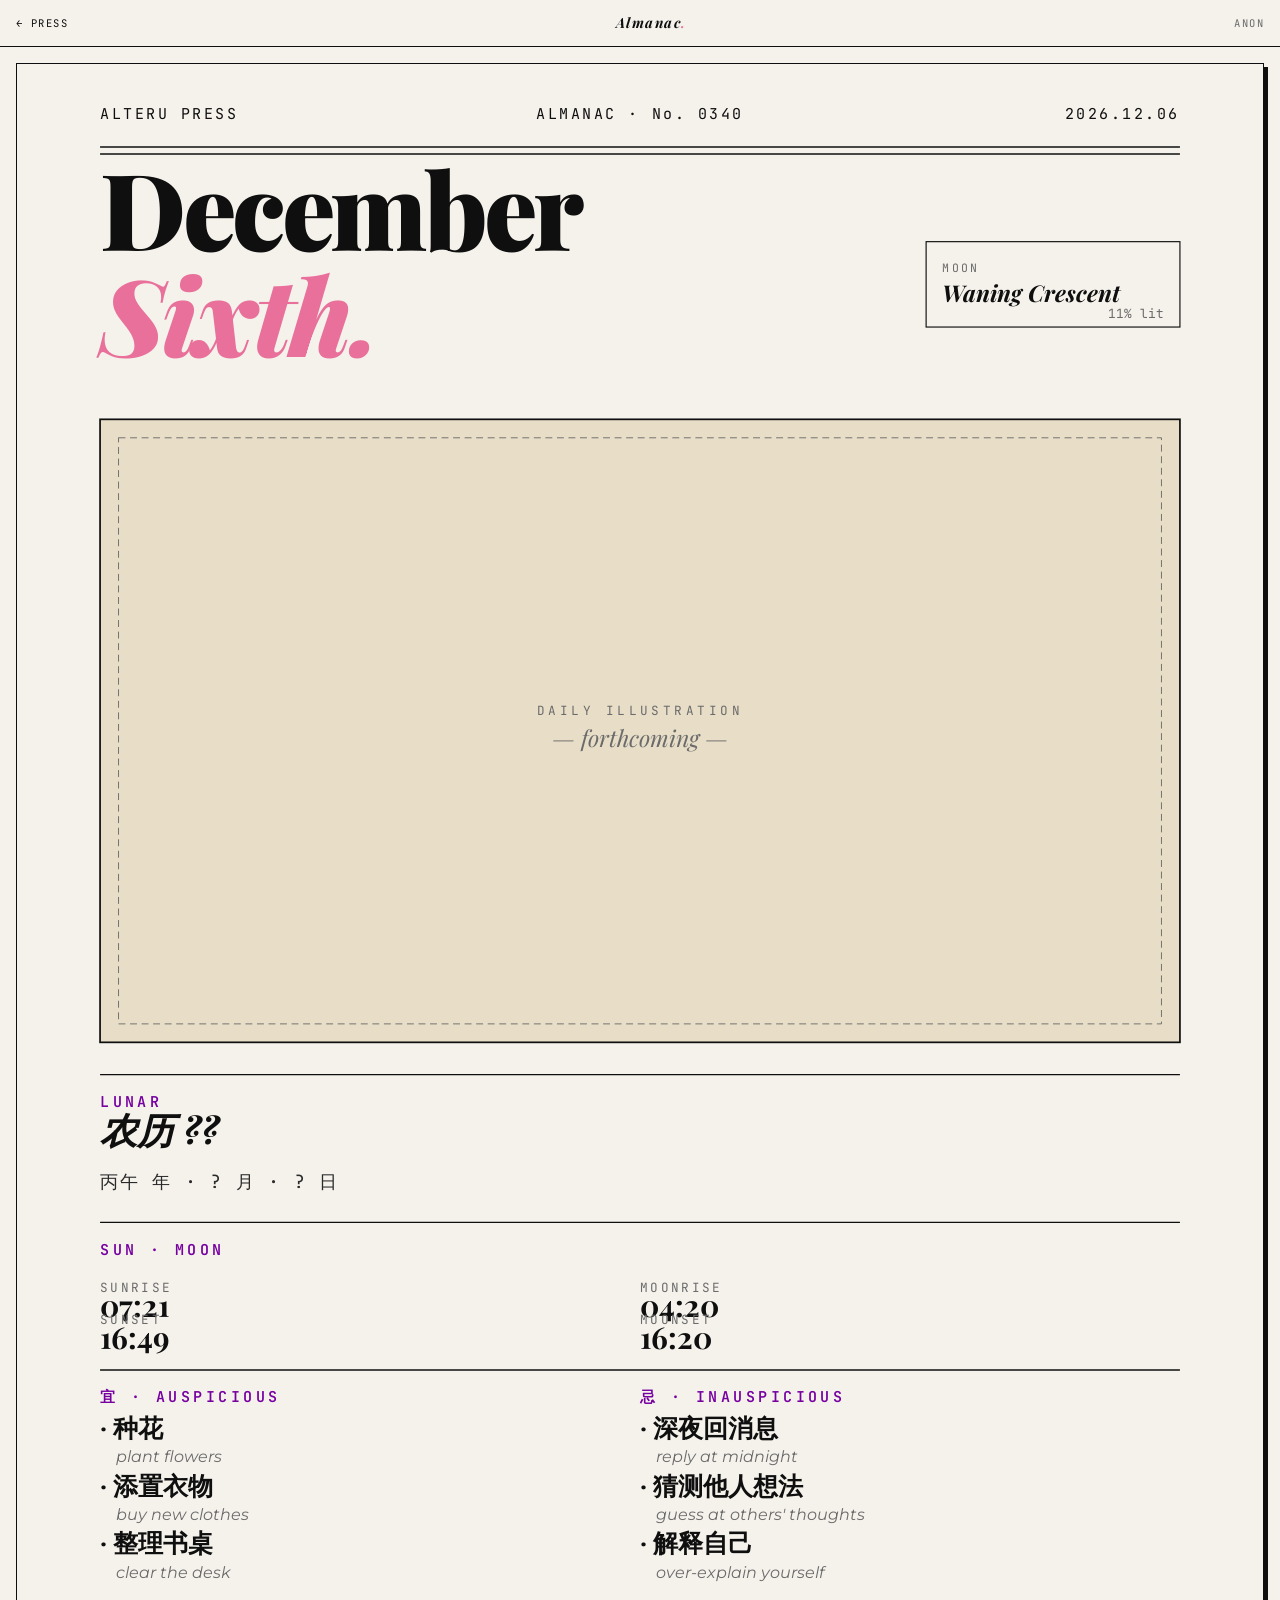
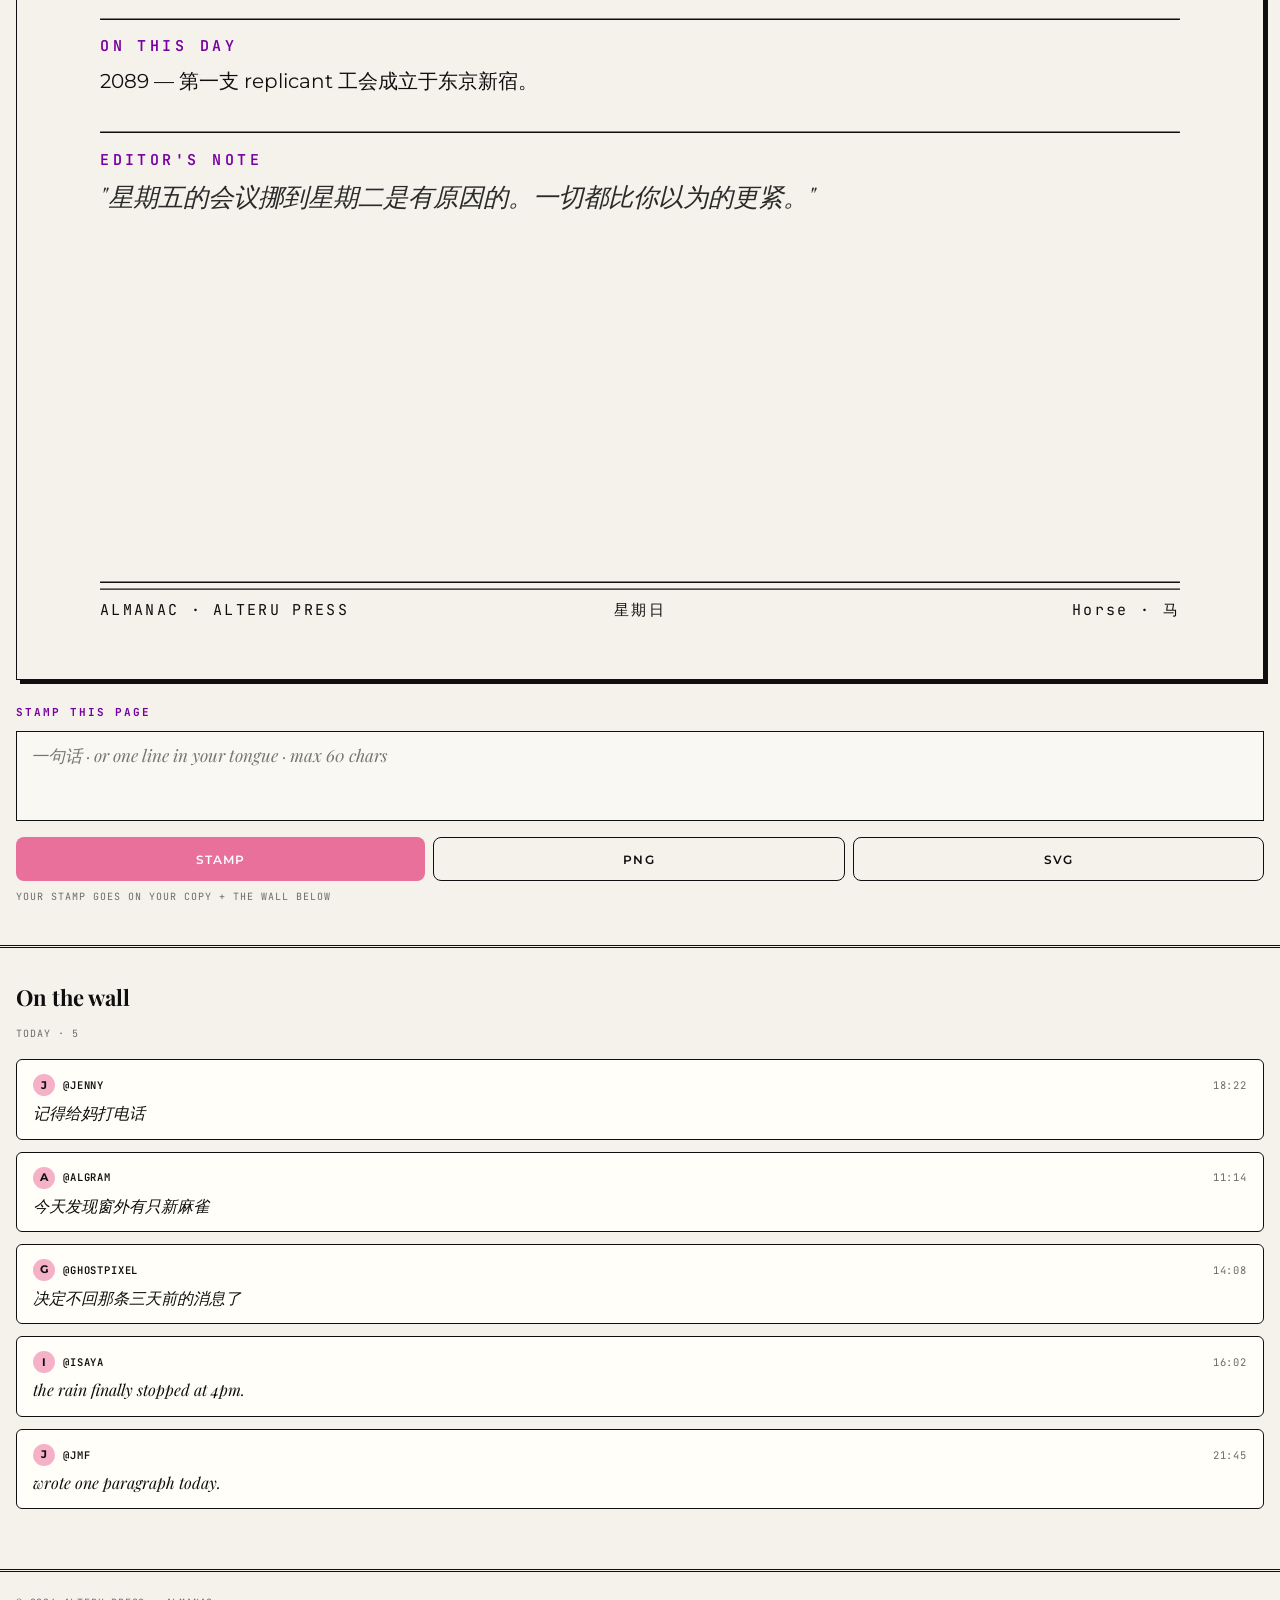
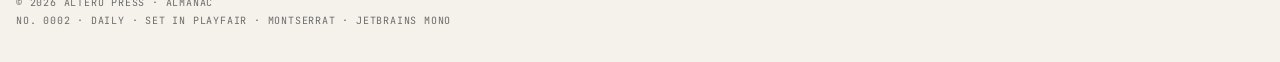
==== tools/almanac/index.html @ cab1bd38 "Almanac · pivot to C — per-user gen-image like Field Guide Drops the Wordle-style "all users see the" ====
<!DOCTYPE html>
<html lang="en">
<head>
<meta name="game-uuid" content="" />
<meta charset="UTF-8">
<meta name="viewport" content="width=device-width, initial-scale=1.0, viewport-fit=cover, user-scalable=no">
<title>Almanac</title>
<meta name="theme-color" content="#0F0F0F">
<link rel="icon" href="data:image/svg+xml,%3Csvg xmlns='http://www.w3.org/2000/svg' viewBox='0 0 100 100'%3E%3Crect width='100' height='100' rx='22' fill='%23F5B1C7'/%3E%3Ctext x='50' y='68' text-anchor='middle' font-family='Montserrat,sans-serif' font-weight='700' font-size='56' fill='%237700A1'%3EP%3C/text%3E%3C/svg%3E">
<link href="https://fonts.googleapis.com/css2?family=Montserrat:wght@400;500;600;700;800&family=JetBrains+Mono:wght@400;500;600&family=Playfair+Display:wght@700;900&display=swap" rel="stylesheet">
<style>
  :root {
    --pink: #F5B1C7;
    --pink-strong: #E8709A;
    --purple: #7700A1;
    --ink: #0F0F0F;
    --ink-soft: #2A2A2A;
    --mute: #6B6B6B;
    --line: #D9D9D9;
    --paper: #F5F2EC;
    --paper-2: #FAF8F3;
  }
  * { box-sizing: border-box; margin: 0; padding: 0; -webkit-tap-highlight-color: transparent; }
  html, body {
    background: var(--paper);
    color: var(--ink);
    font-family: 'Montserrat', -apple-system, BlinkMacSystemFont, sans-serif;
    font-size: 15px;
    line-height: 1.55;
    -webkit-font-smoothing: antialiased;
    overflow-x: hidden;
  }
  button { font-family: inherit; cursor: pointer; border: none; background: none; color: inherit; }

  /* ───────────────── Top nav ───────────────── */
  .navbar {
    position: sticky;
    top: 0;
    z-index: 50;
    background: var(--paper);
    border-bottom: 1px solid var(--ink);
    padding: 12px 16px;
    display: flex;
    align-items: center;
    justify-content: space-between;
    gap: 12px;
    font-family: 'JetBrains Mono', monospace;
    font-size: 10.5px;
    letter-spacing: 0.14em;
    text-transform: uppercase;
  }
  .navbar .back { color: var(--ink); text-decoration: none; }
  .navbar .back:active { color: var(--purple); }
  .navbar .brand {
    font-family: 'Playfair Display', serif;
    font-style: italic;
    font-weight: 700;
    font-size: 14px;
    text-transform: none;
  }
  .navbar .brand .accent { color: var(--pink-strong); }
  .navbar .me { color: var(--mute); }

  /* ───────────────── Loading ───────────────── */
  .loading {
    text-align: center;
    padding: 80px 24px;
  }
  .loading .pulse {
    font-family: 'Playfair Display', serif;
    font-style: italic;
    font-size: 24px;
    color: var(--mute);
    animation: pulse 1.3s ease-in-out infinite;
  }
  @keyframes pulse { 0%, 100% { opacity: 0.3; } 50% { opacity: 1; } }

  /* ───────────────── Processing overlay (gen-image step) ───────────────── */
  .processing-overlay {
    position: fixed;
    inset: 0;
    background: var(--ink);
    color: var(--paper);
    z-index: 200;
    display: none;
    flex-direction: column;
    align-items: center;
    justify-content: center;
    padding: 24px;
    text-align: center;
  }
  .processing-overlay.show { display: flex; }
  .processing-overlay .step {
    font-family: 'JetBrains Mono', monospace;
    font-size: 10.5px;
    letter-spacing: 0.18em;
    text-transform: uppercase;
    color: var(--pink);
    margin-bottom: 14px;
    animation: blink 1.4s ease-in-out infinite;
  }
  .processing-overlay h2 {
    font-family: 'Playfair Display', serif;
    font-style: italic;
    font-weight: 700;
    font-size: 28px;
    color: var(--paper);
    max-width: 320px;
  }
  @keyframes blink { 0%, 100% { opacity: 0.4; } 50% { opacity: 1; } }

  /* ───────────────── Page view (the poster) ───────────────── */
  .page-wrap {
    padding: 16px 16px 0;
  }
  .page-wrap svg {
    display: block;
    width: 100%;
    height: auto;
    background: var(--paper);
    border: 1px solid var(--ink);
    box-shadow: 4px 4px 0 var(--ink);
  }

  /* ───────────────── Stamp composer ───────────────── */
  .stamp-row {
    padding: 24px 16px 8px;
  }
  .stamp-row h3 {
    font-family: 'JetBrains Mono', monospace;
    font-size: 11px;
    letter-spacing: 0.18em;
    color: var(--purple);
    text-transform: uppercase;
    margin-bottom: 10px;
  }
  .stamp-row textarea {
    width: 100%;
    background: var(--paper-2);
    border: 1px solid var(--ink);
    padding: 12px 14px;
    font-family: 'Playfair Display', serif;
    font-style: italic;
    font-size: 17px;
    line-height: 1.4;
    color: var(--ink);
    resize: none;
    height: 90px;
    outline: none;
  }
  .stamp-row textarea:focus { background: var(--white, #fff); border-color: var(--purple); }
  .stamp-row .stamp-actions {
    display: flex;
    gap: 8px;
    margin-top: 10px;
  }
  .stamp-row .stamp-actions button {
    flex: 1;
    min-height: 44px;
    background: var(--pink-strong);
    color: white;
    font-family: inherit;
    font-size: 12px;
    font-weight: 600;
    letter-spacing: 0.1em;
    text-transform: uppercase;
    border-radius: 8px;
  }
  .stamp-row .stamp-actions button.ghost {
    background: transparent;
    color: var(--ink);
    border: 1px solid var(--ink);
  }
  .stamp-row .stamp-actions button:active { background: var(--purple); color: white; border-color: var(--purple); }
  .stamp-row .small-hint {
    margin-top: 8px;
    font-family: 'JetBrains Mono', monospace;
    font-size: 10px;
    color: var(--mute);
    text-transform: uppercase;
    letter-spacing: 0.1em;
  }

  /* ───────────────── Wall of stamps ───────────────── */
  .stamps {
    padding: 32px 16px 16px;
    border-top: 3px double var(--ink);
    margin-top: 32px;
  }
  .stamps h3 {
    font-family: 'Playfair Display', serif;
    font-weight: 700;
    font-size: 22px;
    margin-bottom: 12px;
  }
  .stamps .count {
    font-family: 'JetBrains Mono', monospace;
    font-size: 10px;
    letter-spacing: 0.1em;
    color: var(--mute);
    text-transform: uppercase;
    margin-bottom: 18px;
  }
  .stamp-card {
    background: #FFFEF8;
    border: 1px solid var(--ink);
    border-radius: 6px;
    padding: 14px 16px;
    margin-bottom: 12px;
  }
  .stamp-card .author {
    display: flex;
    align-items: center;
    gap: 8px;
    font-family: 'JetBrains Mono', monospace;
    font-size: 10.5px;
    color: var(--mute);
    text-transform: uppercase;
    letter-spacing: 0.08em;
    margin-bottom: 6px;
  }
  .stamp-card .avatar {
    width: 22px;
    height: 22px;
    border-radius: 50%;
    background: var(--pink);
    color: var(--ink);
    display: flex;
    align-items: center;
    justify-content: center;
    font-weight: 700;
    font-family: 'Montserrat', sans-serif;
    font-size: 11px;
    text-transform: uppercase;
  }
  .stamp-card .author .name { color: var(--ink); font-weight: 600; }
  .stamp-card .author .when { margin-left: auto; }
  .stamp-card .note {
    font-family: 'Playfair Display', serif;
    font-style: italic;
    font-size: 16px;
    color: var(--ink);
    line-height: 1.4;
  }
  .stamps-empty {
    border: 1px dashed var(--line);
    border-radius: 8px;
    padding: 28px 18px;
    text-align: center;
    color: var(--mute);
    font-style: italic;
    font-size: 14px;
  }

  /* ───────────────── Colophon ───────────────── */
  .colophon {
    margin-top: 32px;
    padding: 22px 16px 32px;
    border-top: 3px double var(--ink);
    font-family: 'JetBrains Mono', monospace;
    font-size: 10px;
    letter-spacing: 0.08em;
    color: var(--mute);
    text-transform: uppercase;
    line-height: 1.8;
  }

  /* ───────────────── Toast ───────────────── */
  .toast {
    position: fixed;
    bottom: 24px;
    left: 50%;
    transform: translateX(-50%);
    background: var(--ink);
    color: var(--paper);
    padding: 11px 18px;
    font-family: 'JetBrains Mono', monospace;
    font-size: 11px;
    letter-spacing: 0.08em;
    text-transform: uppercase;
    pointer-events: none;
    opacity: 0;
    transition: opacity 0.2s;
    z-index: 400;
    max-width: 90%;
    text-align: center;
    border-radius: 20px;
  }
  .toast.show { opacity: 1; }

  .hidden { display: none !important; }
</style>
</head>
<body>

<nav class="navbar">
  <a class="back" href="../../" data-i18n="nav.back">← Press</a>
  <div class="brand">Almanac<span class="accent">.</span></div>
  <div class="me" id="userChip" data-i18n="nav.anon">anon</div>
</nav>

<main>
  <div id="loading" class="loading">
    <div class="pulse">Reading today's page…</div>
  </div>

  <div id="page" class="page-wrap hidden"></div>

  <section id="stampRow" class="stamp-row hidden">
    <h3>Stamp this page</h3>
    <textarea id="stampInput" placeholder="一句话 · or one line in your tongue · max 60 chars" maxlength="60"></textarea>
    <div class="stamp-actions">
      <button id="publishStamp">Stamp</button>
      <button id="dlPNG" class="ghost">PNG</button>
      <button id="dlSVG" class="ghost">SVG</button>
    </div>
    <div class="small-hint">your stamp goes on your copy + the wall below</div>
  </section>

  <section class="stamps">
    <h3>On the wall</h3>
    <div class="count" id="stampCount">today</div>
    <div id="stampList"></div>
  </section>

  <footer class="colophon">
    © 2026 AlterU Press · Almanac<br>
    No. 0002 · Daily · Set in Playfair · Montserrat · JetBrains Mono
  </footer>
</main>

<div id="processing" class="processing-overlay">
  <div class="step" id="processingStep">DRAWING</div>
  <h2 id="processingMsg">Drawing today's almanac…</h2>
</div>

<div id="toast" class="toast"></div>

<script type="module" src="app.js"></script>

</body>
</html>
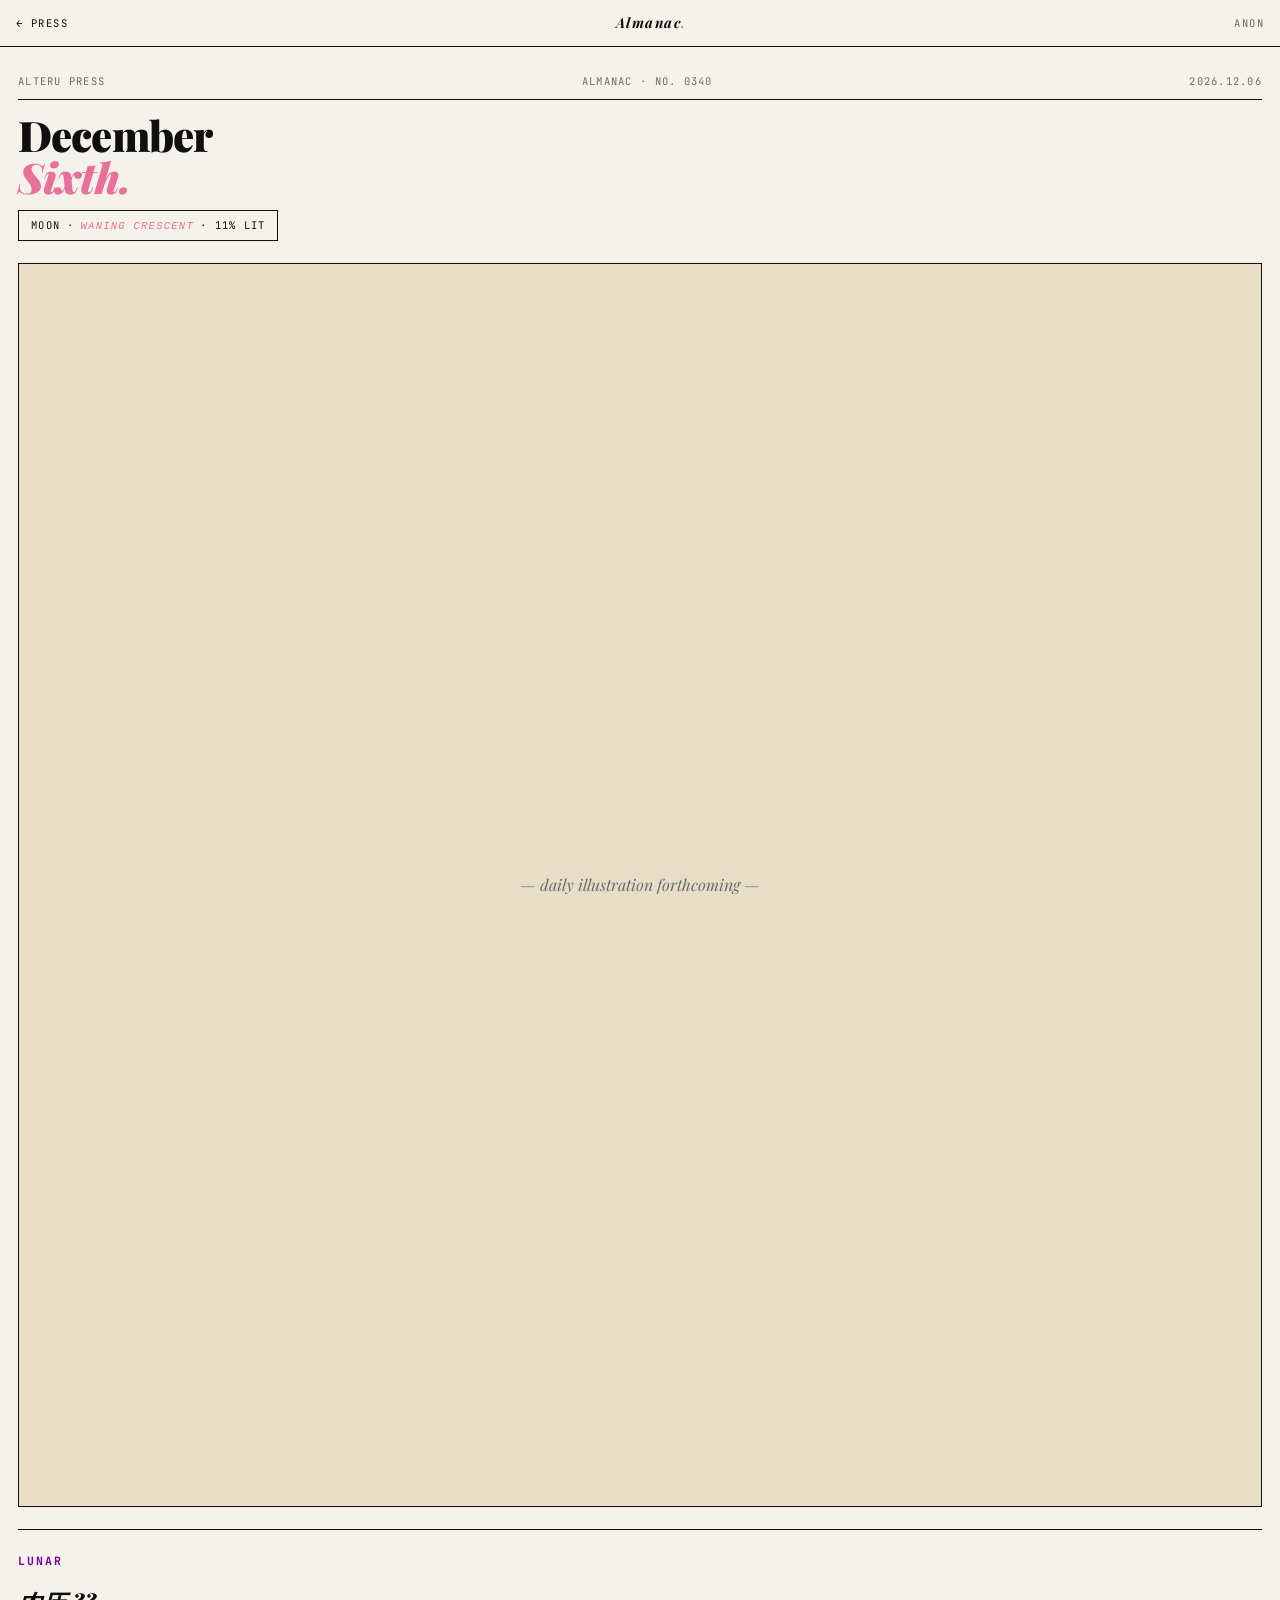
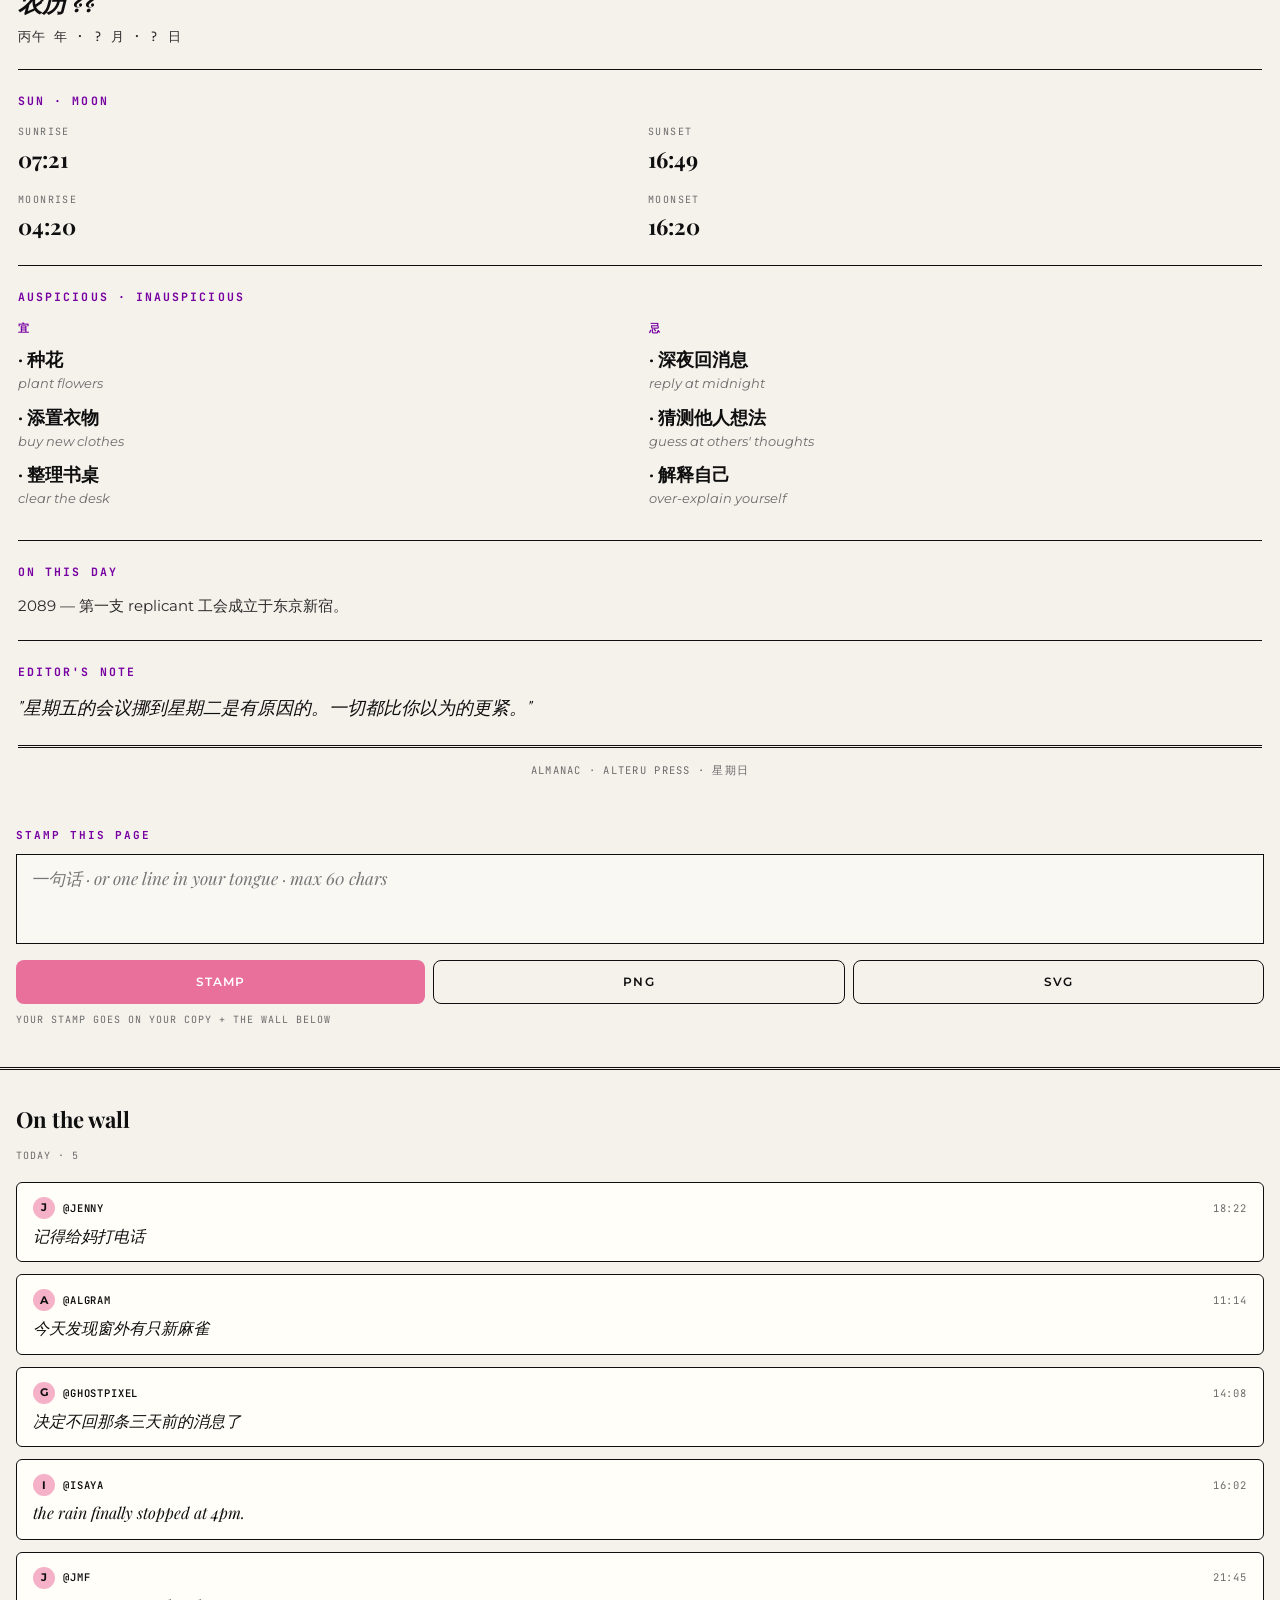
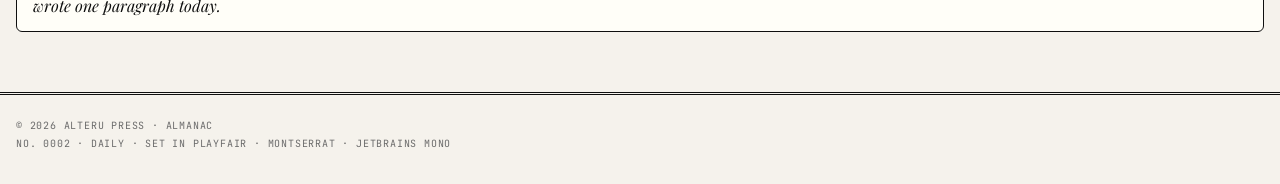
==== commit c46c7a46: "Fix: mobile-readable HTML detail views + camera/album picker Two real bugs the user caught on iPhone" ====
--- a/tools/almanac/index.html
+++ b/tools/almanac/index.html
@@ -109,17 +109,187 @@
   }
   @keyframes blink { 0%, 100% { opacity: 0.4; } 50% { opacity: 1; } }
 
-  /* ───────────────── Page view (the poster) ───────────────── */
-  .page-wrap {
-    padding: 16px 16px 0;
-  }
-  .page-wrap svg {
+  /* ───────────────── Page view (native HTML, mobile-readable) ───────────────── */
+  .page-wrap { padding: 8px 0 0; }
+  .alm {
+    background: var(--paper);
+    padding: 18px 18px 24px;
+  }
+  .alm .head { margin-bottom: 22px; }
+  .alm .head .row {
+    display: flex;
+    justify-content: space-between;
+    align-items: baseline;
+    font-family: 'JetBrains Mono', monospace;
+    font-size: 10.5px;
+    letter-spacing: 0.12em;
+    text-transform: uppercase;
+    color: var(--mute);
+    margin-bottom: 14px;
+    padding-bottom: 10px;
+    border-bottom: 1px solid var(--ink);
+  }
+  .alm .head h1 {
+    font-family: 'Playfair Display', serif;
+    font-weight: 900;
+    font-size: 42px;
+    line-height: 1.0;
+    letter-spacing: -0.02em;
+  }
+  .alm .head h1 em {
+    font-style: italic;
+    color: var(--pink-strong);
+    display: block;
+  }
+  .alm .moon-chip {
+    display: inline-flex;
+    align-items: baseline;
+    gap: 6px;
+    margin-top: 12px;
+    padding: 6px 12px;
+    border: 1px solid var(--ink);
+    font-family: 'JetBrains Mono', monospace;
+    font-size: 10.5px;
+    letter-spacing: 0.12em;
+    text-transform: uppercase;
+    color: var(--ink);
+  }
+  .alm .moon-chip em { font-style: italic; color: var(--pink-strong); }
+
+  .alm .illus {
     display: block;
     width: 100%;
     height: auto;
-    background: var(--paper);
+    background: #F0EAD8;
     border: 1px solid var(--ink);
-    box-shadow: 4px 4px 0 var(--ink);
+    margin: 20px 0 8px;
+  }
+  .alm .illus-fallback {
+    aspect-ratio: 1;
+    background: #E8DEC7;
+    border: 1px solid var(--ink);
+    margin: 20px 0 8px;
+    display: flex;
+    align-items: center;
+    justify-content: center;
+    font-family: 'Playfair Display', serif;
+    font-style: italic;
+    color: var(--mute);
+    font-size: 16px;
+  }
+
+  .alm section { padding-top: 22px; margin-top: 22px; border-top: 1px solid var(--ink); }
+  .alm section h3 {
+    font-family: 'JetBrains Mono', monospace;
+    font-size: 11.5px;
+    letter-spacing: 0.18em;
+    color: var(--purple);
+    text-transform: uppercase;
+    margin-bottom: 14px;
+    display: flex;
+    justify-content: space-between;
+    gap: 8px;
+  }
+  .alm section h3 .meta { color: var(--mute); font-weight: 400; letter-spacing: 0.14em; }
+
+  .alm .lunar .ml { font-family: 'Playfair Display', serif; font-style: italic; font-weight: 700; font-size: 24px; margin-bottom: 6px; }
+  .alm .lunar .gz { font-family: 'JetBrains Mono', monospace; font-size: 13px; color: var(--ink-soft); letter-spacing: 0.05em; }
+
+  .alm .sm { display: grid; grid-template-columns: 1fr 1fr; gap: 16px; }
+  .alm .sm .item .k {
+    font-family: 'JetBrains Mono', monospace;
+    font-size: 10px;
+    letter-spacing: 0.14em;
+    color: var(--mute);
+    text-transform: uppercase;
+    margin-bottom: 2px;
+  }
+  .alm .sm .item .v {
+    font-family: 'Playfair Display', serif;
+    font-weight: 700;
+    font-size: 22px;
+    color: var(--ink);
+  }
+
+  .alm .yj { display: grid; grid-template-columns: 1fr 1fr; gap: 18px; }
+  .alm .yj .col h4 {
+    font-family: 'JetBrains Mono', monospace;
+    font-size: 10.5px;
+    letter-spacing: 0.18em;
+    color: var(--purple);
+    text-transform: uppercase;
+    margin-bottom: 10px;
+  }
+  .alm .yj .col .item {
+    margin-bottom: 10px;
+  }
+  .alm .yj .col .item .zh {
+    font-family: 'Playfair Display', serif;
+    font-weight: 700;
+    font-size: 18px;
+    color: var(--ink);
+  }
+  .alm .yj .col .item .en {
+    font-family: 'Montserrat', sans-serif;
+    font-style: italic;
+    font-size: 12.5px;
+    color: var(--mute);
+  }
+
+  .alm .otd .item {
+    margin-bottom: 12px;
+    font-size: 14.5px;
+    line-height: 1.55;
+    color: var(--ink-soft);
+  }
+  .alm .otd .item b {
+    font-family: 'JetBrains Mono', monospace;
+    font-weight: 600;
+    color: var(--ink);
+    margin-right: 6px;
+    letter-spacing: 0.04em;
+  }
+
+  .alm .note {
+    font-family: 'Playfair Display', serif;
+    font-style: italic;
+    font-size: 18px;
+    line-height: 1.5;
+    color: var(--ink);
+  }
+
+  .alm .filed {
+    margin-top: 24px;
+    padding-top: 14px;
+    border-top: 3px double var(--ink);
+    font-family: 'JetBrains Mono', monospace;
+    font-size: 10.5px;
+    letter-spacing: 0.12em;
+    text-transform: uppercase;
+    color: var(--mute);
+    text-align: center;
+  }
+
+  .alm .stamp-box {
+    margin-top: 20px;
+    padding: 14px;
+    background: var(--paper-2);
+    border: 1px dashed var(--ink);
+  }
+  .alm .stamp-box .by {
+    font-family: 'JetBrains Mono', monospace;
+    font-size: 11px;
+    letter-spacing: 0.14em;
+    text-transform: uppercase;
+    color: var(--pink-strong);
+    margin-bottom: 6px;
+  }
+  .alm .stamp-box .note {
+    font-family: 'Playfair Display', serif;
+    font-weight: 700;
+    font-style: normal;
+    font-size: 20px;
+    color: var(--ink);
   }
 
   /* ───────────────── Stamp composer ───────────────── */
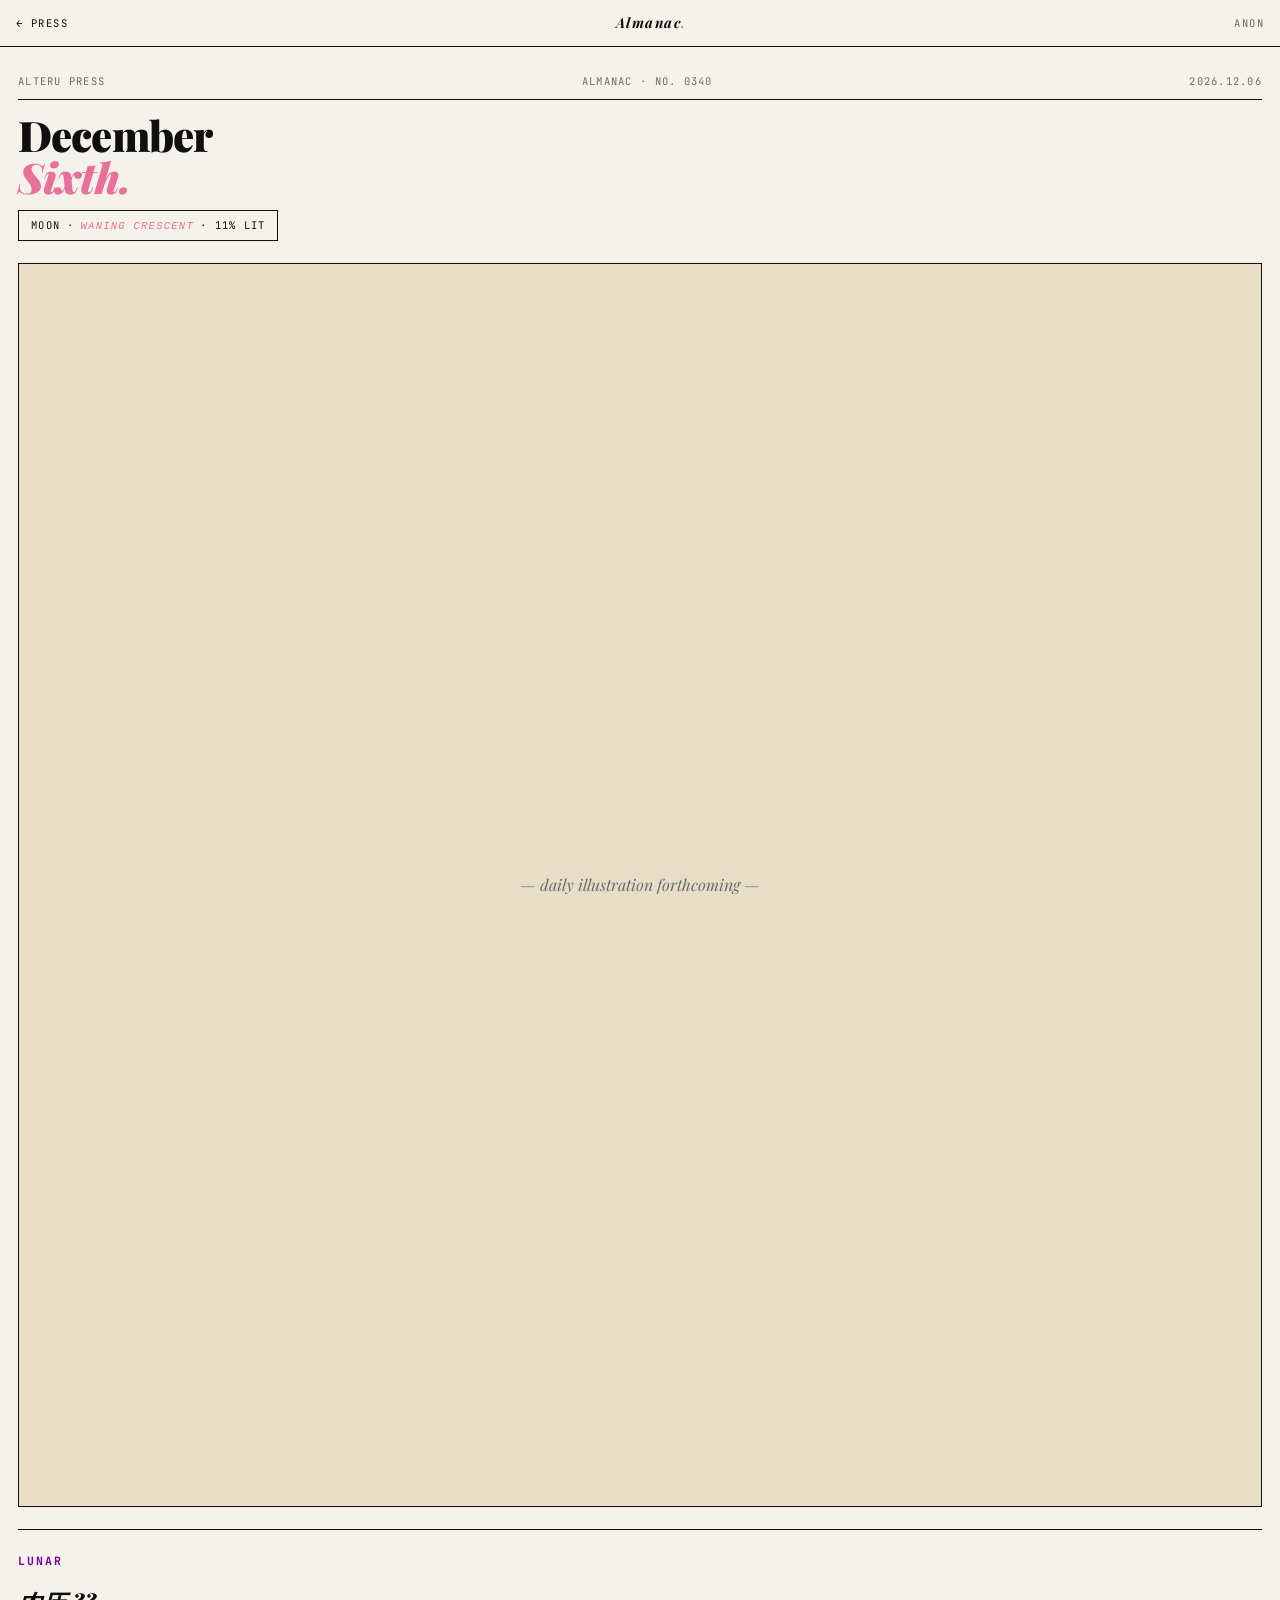
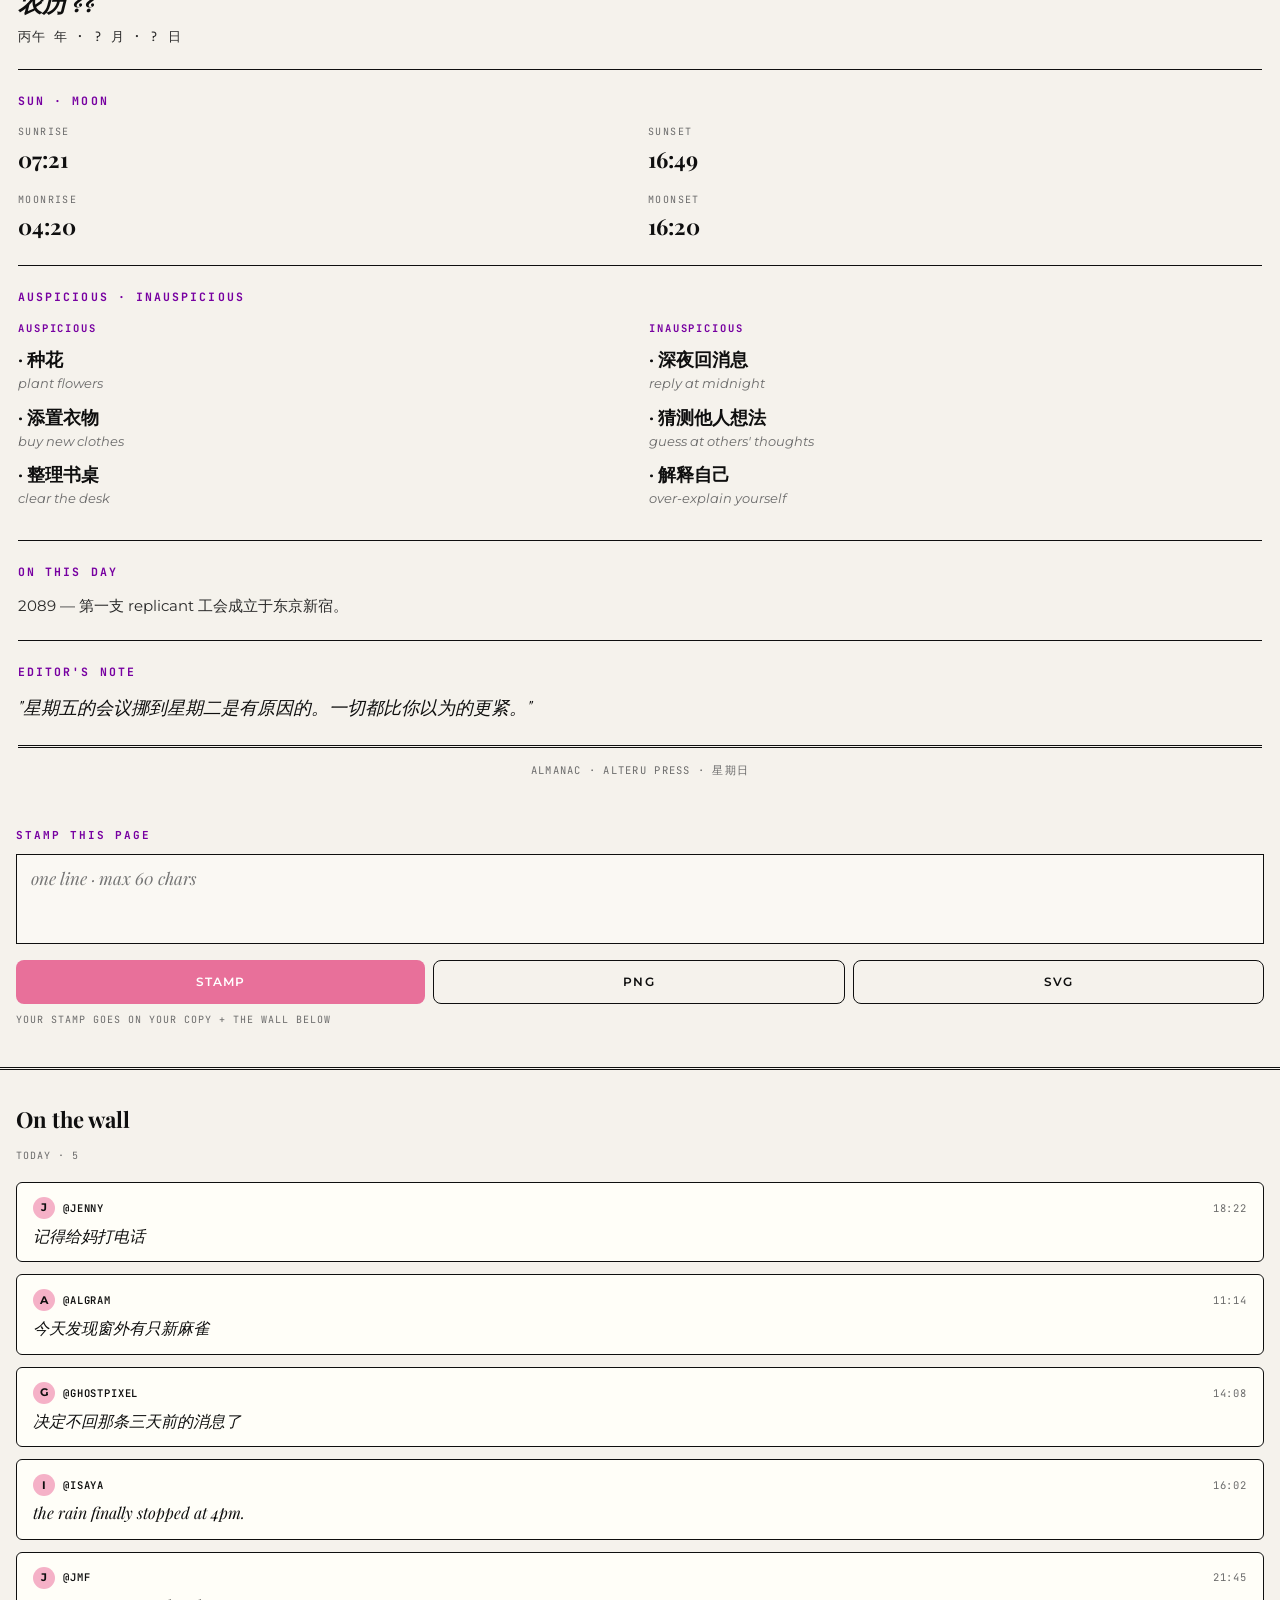
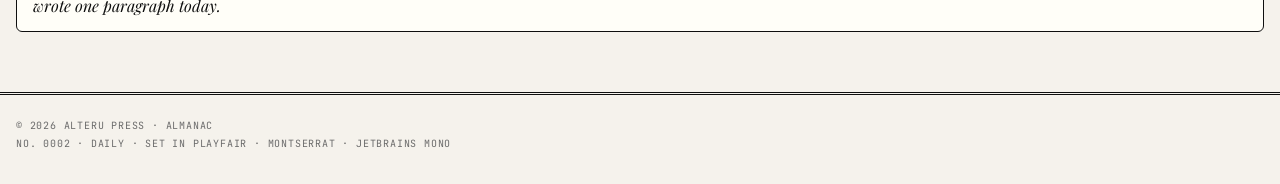
==== commit 79c53acd: "Almanac i18n (zh + en) + Field Guide HTML view i18n Section headings on the new mobile-readable HTML" ====
--- a/tools/almanac/index.html
+++ b/tools/almanac/index.html
@@ -471,25 +471,25 @@
 
 <main>
   <div id="loading" class="loading">
-    <div class="pulse">Reading today's page…</div>
+    <div class="pulse" data-i18n="alm.loading">Reading today's page…</div>
   </div>
 
   <div id="page" class="page-wrap hidden"></div>
 
   <section id="stampRow" class="stamp-row hidden">
-    <h3>Stamp this page</h3>
-    <textarea id="stampInput" placeholder="一句话 · or one line in your tongue · max 60 chars" maxlength="60"></textarea>
+    <h3 data-i18n="stamp.heading">Stamp this page</h3>
+    <textarea id="stampInput" data-i18n-attr="placeholder:stamp.placeholder" placeholder="one line · max 60 chars" maxlength="60"></textarea>
     <div class="stamp-actions">
-      <button id="publishStamp">Stamp</button>
-      <button id="dlPNG" class="ghost">PNG</button>
-      <button id="dlSVG" class="ghost">SVG</button>
+      <button id="publishStamp" data-i18n="stamp.cta">Stamp</button>
+      <button id="dlPNG" class="ghost" data-i18n="detail.png">PNG</button>
+      <button id="dlSVG" class="ghost" data-i18n="detail.svg">SVG</button>
     </div>
-    <div class="small-hint">your stamp goes on your copy + the wall below</div>
+    <div class="small-hint" data-i18n="stamp.hint">your stamp goes on your copy + the wall below</div>
   </section>
 
   <section class="stamps">
-    <h3>On the wall</h3>
-    <div class="count" id="stampCount">today</div>
+    <h3 data-i18n="stamp.wallHeading">On the wall</h3>
+    <div class="count" id="stampCount" data-i18n="stamp.wallToday">today</div>
     <div id="stampList"></div>
   </section>
 
@@ -500,8 +500,8 @@
 </main>
 
 <div id="processing" class="processing-overlay">
-  <div class="step" id="processingStep">DRAWING</div>
-  <h2 id="processingMsg">Drawing today's almanac…</h2>
+  <div class="step" id="processingStep" data-i18n="alm.drawing.step">DRAWING</div>
+  <h2 id="processingMsg" data-i18n="alm.drawing.msg">Drawing today's almanac…</h2>
 </div>
 
 <div id="toast" class="toast"></div>
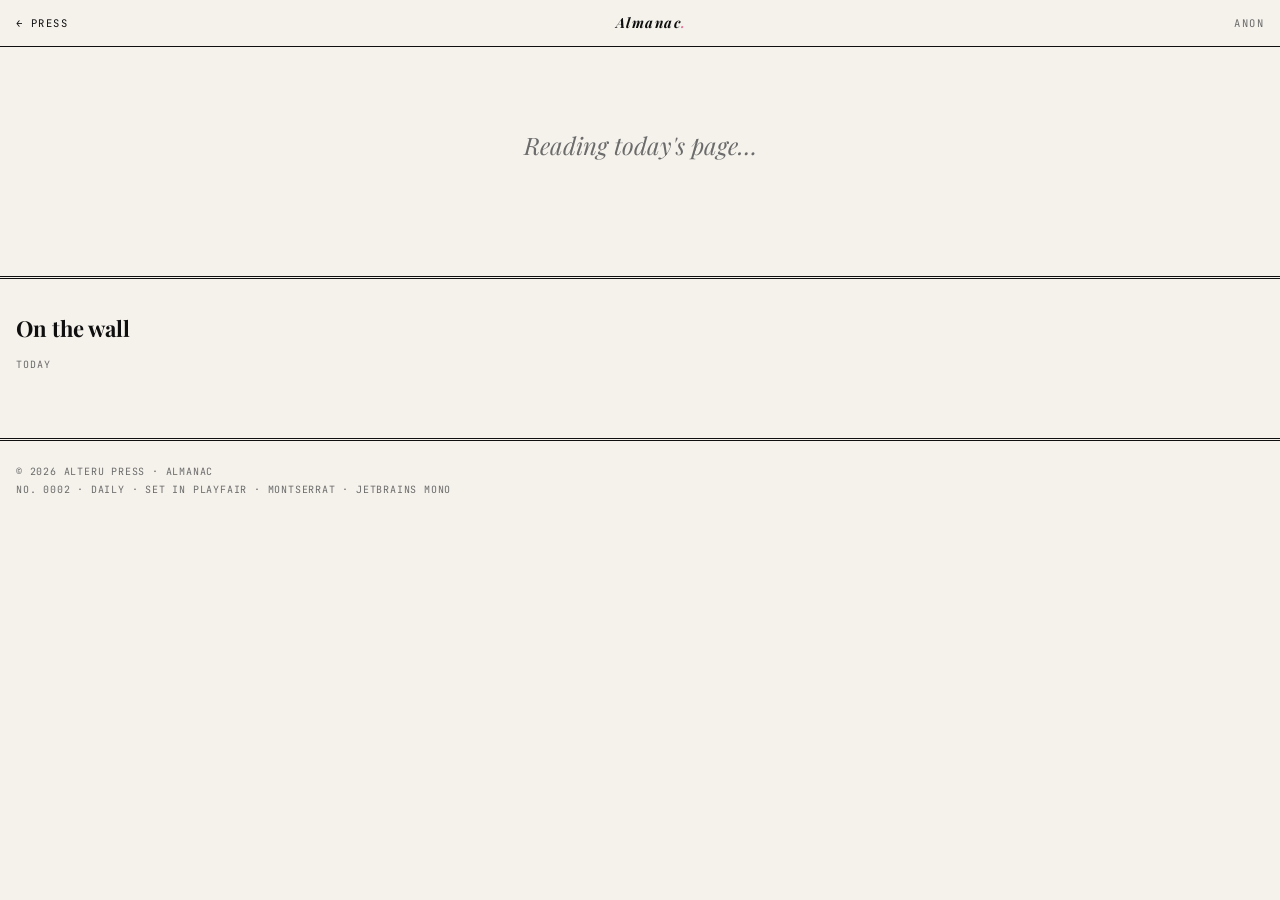
==== commit f9ade639: "Align with platform: useGameSave port + cross-user walls/stamps Cleaning up the "tool series doesn't" ====
--- a/tools/almanac/index.html
+++ b/tools/almanac/index.html
@@ -1,7 +1,7 @@
 <!DOCTYPE html>
 <html lang="en">
 <head>
-<meta name="game-uuid" content="" />
+<meta name="game-uuid" content="e9f7bd13-eb7a-488e-860e-67ad11bd78cd" />
 <meta charset="UTF-8">
 <meta name="viewport" content="width=device-width, initial-scale=1.0, viewport-fit=cover, user-scalable=no">
 <title>Almanac</title>
@@ -378,33 +378,61 @@
     padding: 14px 16px;
     margin-bottom: 12px;
   }
-  .stamp-card .author {
+  .stamp-card .row {
     display: flex;
     align-items: center;
     gap: 8px;
+    margin-bottom: 6px;
+  }
+  .stamp-card .author {
+    display: inline-flex;
+    align-items: center;
+    gap: 8px;
     font-family: 'JetBrains Mono', monospace;
     font-size: 10.5px;
     color: var(--mute);
     text-transform: uppercase;
     letter-spacing: 0.08em;
-    margin-bottom: 6px;
+  }
+  .stamp-card .author[data-profile] { cursor: pointer; }
+  .stamp-card .author--me .name {
+    font-family: 'JetBrains Mono', monospace;
+    font-weight: 700;
+    font-size: 10.5px;
+    letter-spacing: 0.16em;
+    color: var(--pink-strong);
   }
   .stamp-card .avatar {
     width: 22px;
     height: 22px;
     border-radius: 50%;
-    background: var(--pink);
-    color: var(--ink);
-    display: flex;
+    background: var(--paper-2);
+    overflow: hidden;
+    border: 1px solid var(--line);
+    display: inline-flex;
     align-items: center;
     justify-content: center;
-    font-weight: 700;
-    font-family: 'Montserrat', sans-serif;
+  }
+  .stamp-card .avatar img {
+    width: 100%;
+    height: 100%;
+    object-fit: cover;
+    display: block;
+  }
+  .stamp-card .avatar-letter {
+    font-family: 'JetBrains Mono', monospace;
+    font-weight: 700;
     font-size: 11px;
-    text-transform: uppercase;
+    color: var(--purple);
   }
   .stamp-card .author .name { color: var(--ink); font-weight: 600; }
-  .stamp-card .author .when { margin-left: auto; }
+  .stamp-card .when {
+    margin-left: auto;
+    font-family: 'JetBrains Mono', monospace;
+    font-size: 10.5px;
+    color: var(--mute);
+    letter-spacing: 0.08em;
+  }
   .stamp-card .note {
     font-family: 'Playfair Display', serif;
     font-style: italic;
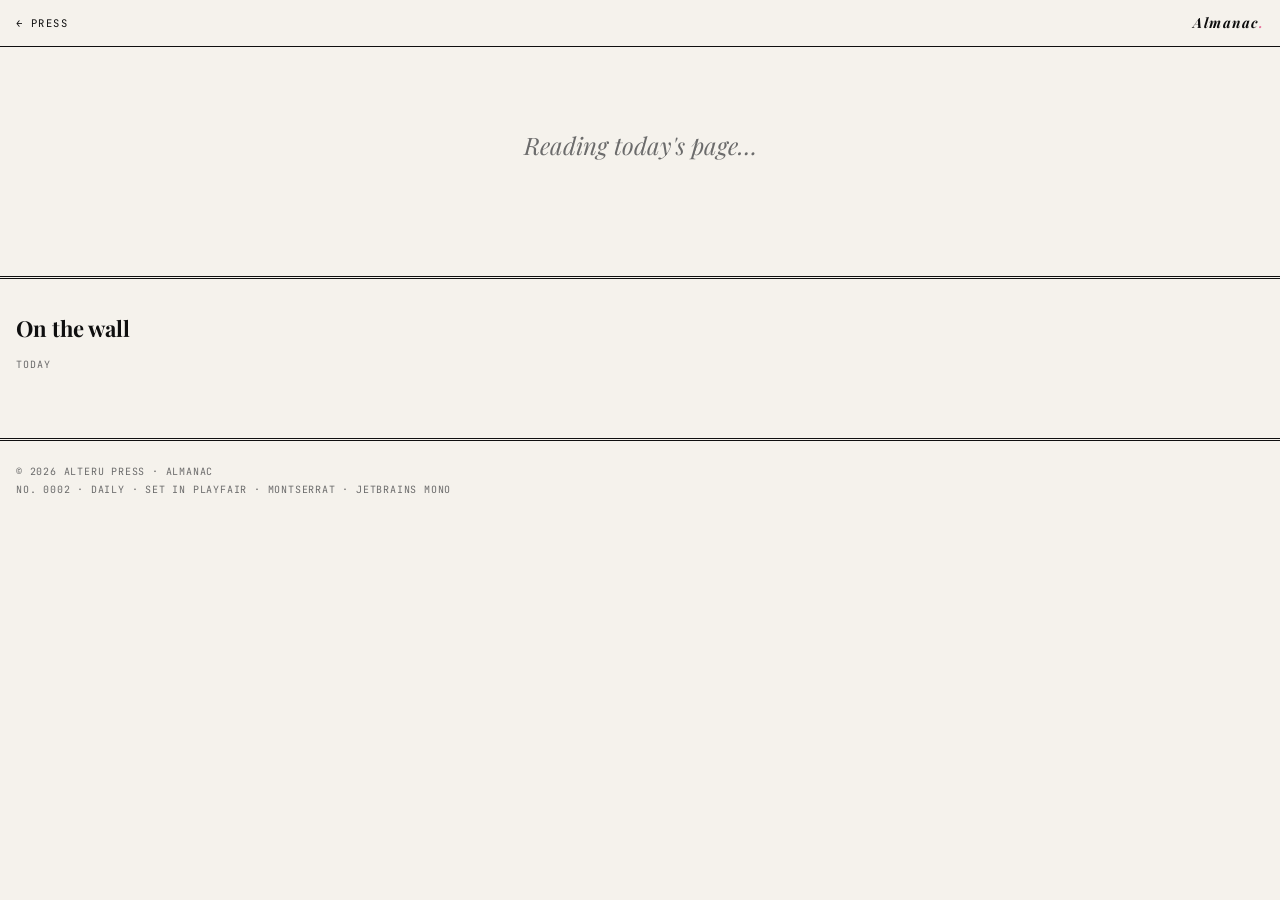
==== commit 15c16df1: "Fix Almanac stuck on "Reading today's page…" Root cause: external fetches in Aigram's iframe (esm.sh" ====
--- a/tools/almanac/index.html
+++ b/tools/almanac/index.html
@@ -494,7 +494,7 @@
 <nav class="navbar">
   <a class="back" href="../../" data-i18n="nav.back">← Press</a>
   <div class="brand">Almanac<span class="accent">.</span></div>
-  <div class="me" id="userChip" data-i18n="nav.anon">anon</div>
+  <div class="me hidden" id="userChip"></div>
 </nav>
 
 <main>
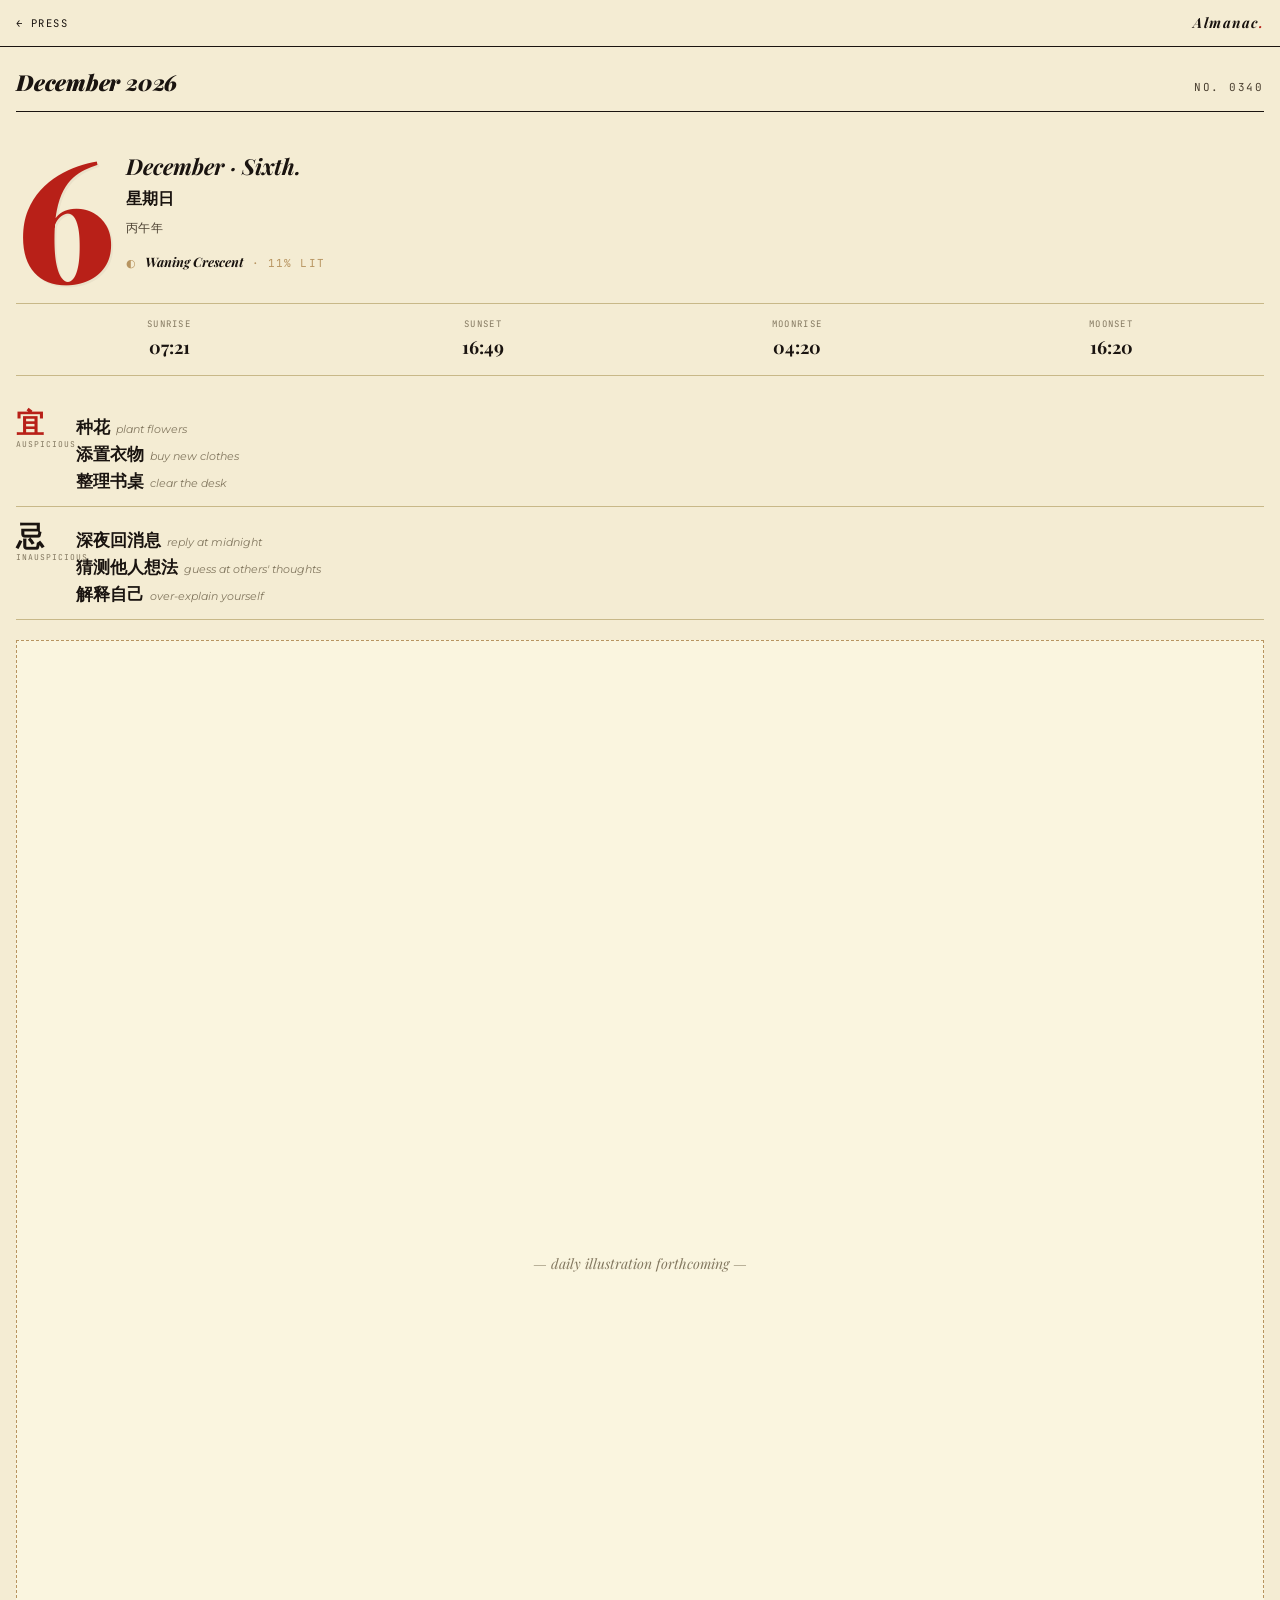
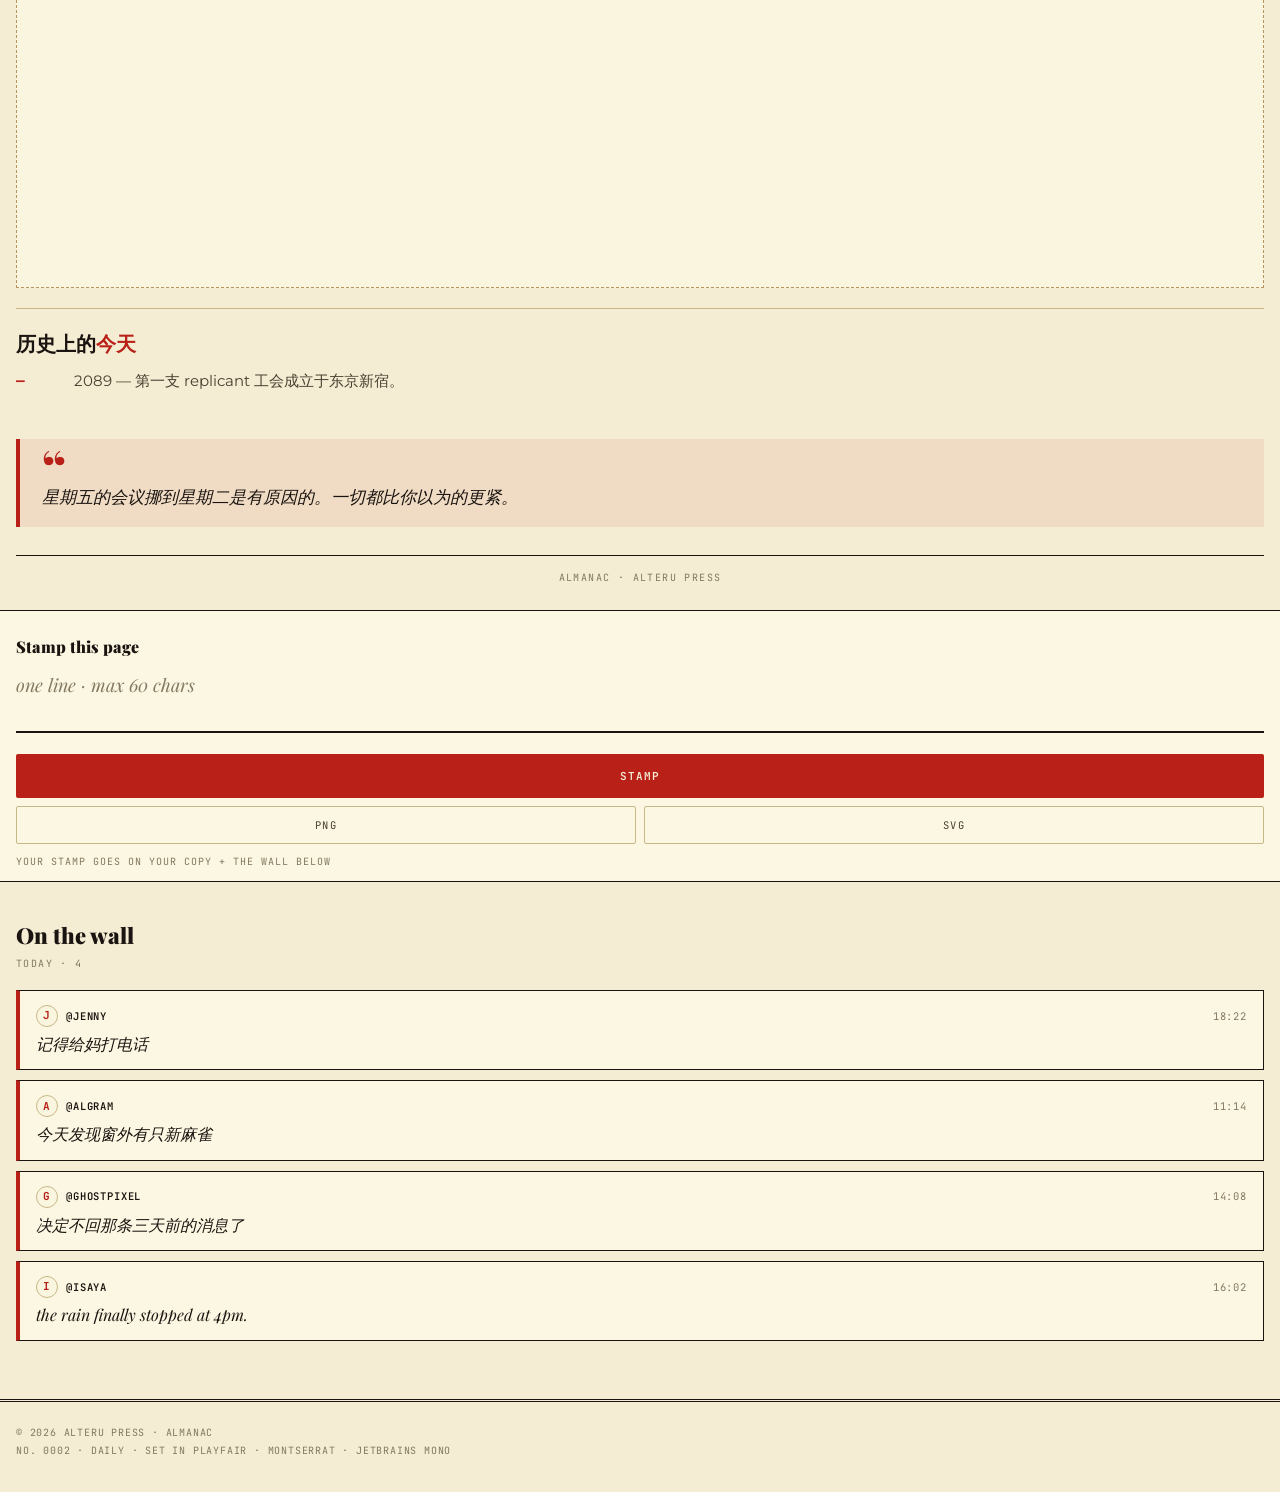
==== commit 901a3dc7: "Redesign Almanac as black-calendar leaf Switch the magazine-style multi-column layout for a single t" ====
--- a/tools/almanac/index.html
+++ b/tools/almanac/index.html
@@ -10,15 +10,22 @@
 <link href="https://fonts.googleapis.com/css2?family=Montserrat:wght@400;500;600;700;800&family=JetBrains+Mono:wght@400;500;600&family=Playfair+Display:wght@700;900&display=swap" rel="stylesheet">
 <style>
   :root {
-    --pink: #F5B1C7;
-    --pink-strong: #E8709A;
-    --purple: #7700A1;
-    --ink: #0F0F0F;
-    --ink-soft: #2A2A2A;
-    --mute: #6B6B6B;
-    --line: #D9D9D9;
-    --paper: #F5F2EC;
-    --paper-2: #FAF8F3;
+    /* 黑历 palette — warm aged paper + 老黄历 deep red + ink */
+    --paper: #F4ECD3;
+    --paper-2: #FAF5DF;
+    --paper-soft: #FCF7E2;
+    --ink: #1A1410;
+    --ink-soft: #4A3F30;
+    --mute: #837860;
+    --red: #B82018;
+    --red-soft: #D4584B;
+    --red-bg: rgba(184, 32, 24, 0.08);
+    --gold: #B79460;
+    --line: #C8B888;
+    /* compat for shared brand.css */
+    --pink: var(--red);
+    --pink-strong: var(--red);
+    --purple: var(--red);
   }
   * { box-sizing: border-box; margin: 0; padding: 0; -webkit-tap-highlight-color: transparent; }
   html, body {
@@ -109,241 +116,389 @@
   }
   @keyframes blink { 0%, 100% { opacity: 0.4; } 50% { opacity: 1; } }
 
-  /* ───────────────── Page view (native HTML, mobile-readable) ───────────────── */
-  .page-wrap { padding: 8px 0 0; }
+  /* ───────────────── Black-calendar leaf (黑历) ───────────────── */
+  .page-wrap { padding: 0; }
   .alm {
     background: var(--paper);
-    padding: 18px 18px 24px;
-  }
-  .alm .head { margin-bottom: 22px; }
-  .alm .head .row {
-    display: flex;
+    padding: 0 16px 24px;
+    position: relative;
+  }
+
+  /* Top stripe — month label + tiny meta */
+  .alm .top-stripe {
+    display: flex;
+    align-items: baseline;
     justify-content: space-between;
+    padding: 18px 0 12px;
+    margin-bottom: 8px;
+    border-bottom: 1px solid var(--ink);
+    font-family: 'JetBrains Mono', monospace;
+    font-size: 11px;
+    letter-spacing: 0.16em;
+    text-transform: uppercase;
+    color: var(--ink-soft);
+  }
+  .alm .top-stripe .month-en {
+    font-family: 'Playfair Display', serif;
+    font-weight: 900;
+    font-style: italic;
+    font-size: 22px;
+    letter-spacing: -0.01em;
+    text-transform: none;
+    color: var(--ink);
+  }
+
+  /* Hero — giant red date + lunar block beside */
+  .alm .hero {
+    display: grid;
+    grid-template-columns: auto 1fr;
+    gap: 24px;
+    align-items: center;
+    padding: 22px 0 18px;
+  }
+  .alm .hero .date-num {
+    font-family: 'Playfair Display', serif;
+    font-weight: 900;
+    font-size: 168px;
+    line-height: 0.85;
+    color: var(--red);
+    letter-spacing: -0.08em;
+    text-shadow: 2px 2px 0 rgba(0,0,0,0.04);
+    margin: 0;
+  }
+  .alm .hero .right {
+    display: flex;
+    flex-direction: column;
+    gap: 8px;
+    min-width: 0;
+  }
+  @media (max-width: 400px) {
+    .alm .hero { gap: 18px; }
+    .alm .hero .date-num { font-size: 140px; }
+  }
+  @media (max-width: 360px) {
+    .alm .hero .date-num { font-size: 120px; }
+  }
+  .alm .hero .weekday {
+    font-family: 'Playfair Display', serif;
+    font-weight: 700;
+    font-style: italic;
+    font-size: 22px;
+    color: var(--ink);
+    line-height: 1.1;
+  }
+  .alm .hero .weekday-zh {
+    font-size: 16px;
+    color: var(--ink);
+    font-weight: 600;
+  }
+  .alm .hero .lunar-line {
+    font-family: 'Playfair Display', serif;
+    font-style: italic;
+    font-size: 17px;
+    color: var(--ink-soft);
+  }
+  .alm .hero .ganzhi-line {
+    font-family: 'JetBrains Mono', monospace;
+    font-size: 12px;
+    letter-spacing: 0.06em;
+    color: var(--ink-soft);
+  }
+  .alm .hero .moon {
+    margin-top: 6px;
+    font-family: 'JetBrains Mono', monospace;
+    font-size: 11px;
+    letter-spacing: 0.1em;
+    text-transform: uppercase;
+    color: var(--gold);
+  }
+  .alm .hero .moon em { font-style: italic; color: var(--ink); text-transform: none; letter-spacing: 0; font-family: 'Playfair Display', serif; font-weight: 700; font-size: 13px; }
+
+  /* Sun/moon inline row */
+  .alm .sun-moon-row {
+    display: grid;
+    grid-template-columns: repeat(4, 1fr);
+    gap: 8px;
+    padding: 14px 0;
+    margin-bottom: 18px;
+    border-top: 1px solid var(--line);
+    border-bottom: 1px solid var(--line);
+  }
+  .alm .sun-moon-row .cell {
+    text-align: center;
+  }
+  .alm .sun-moon-row .cell .k {
+    font-family: 'JetBrains Mono', monospace;
+    font-size: 9px;
+    letter-spacing: 0.14em;
+    color: var(--mute);
+    text-transform: uppercase;
+    margin-bottom: 2px;
+  }
+  .alm .sun-moon-row .cell .v {
+    font-family: 'Playfair Display', serif;
+    font-weight: 700;
+    font-size: 18px;
+    color: var(--ink);
+  }
+
+  /* 宜 / 忌 stacked rows */
+  .alm .yj-row {
+    padding: 14px 0;
+    border-bottom: 1px solid var(--line);
+    display: flex;
     align-items: baseline;
-    font-family: 'JetBrains Mono', monospace;
-    font-size: 10.5px;
+    gap: 12px;
+  }
+  .alm .yj-row .label {
+    font-family: 'Playfair Display', serif;
+    font-weight: 900;
+    font-size: 28px;
+    line-height: 1;
+    flex-shrink: 0;
+    width: 48px;
+  }
+  .alm .yj-row .label.yi { color: var(--red); }
+  .alm .yj-row .label.ji { color: var(--ink); }
+  .alm .yj-row .label .en {
+    display: block;
+    font-family: 'JetBrains Mono', monospace;
+    font-weight: 400;
+    font-size: 8px;
     letter-spacing: 0.12em;
-    text-transform: uppercase;
-    color: var(--mute);
-    margin-bottom: 14px;
-    padding-bottom: 10px;
-    border-bottom: 1px solid var(--ink);
-  }
-  .alm .head h1 {
-    font-family: 'Playfair Display', serif;
-    font-weight: 900;
-    font-size: 42px;
-    line-height: 1.0;
-    letter-spacing: -0.02em;
-  }
-  .alm .head h1 em {
-    font-style: italic;
-    color: var(--pink-strong);
-    display: block;
-  }
-  .alm .moon-chip {
-    display: inline-flex;
-    align-items: baseline;
-    gap: 6px;
-    margin-top: 12px;
-    padding: 6px 12px;
-    border: 1px solid var(--ink);
-    font-family: 'JetBrains Mono', monospace;
-    font-size: 10.5px;
-    letter-spacing: 0.12em;
-    text-transform: uppercase;
-    color: var(--ink);
-  }
-  .alm .moon-chip em { font-style: italic; color: var(--pink-strong); }
-
+    color: var(--mute);
+    margin-top: 4px;
+    text-transform: uppercase;
+  }
+  .alm .yj-row .items {
+    flex: 1;
+    min-width: 0;
+    display: flex;
+    flex-direction: column;
+    gap: 4px;
+  }
+  .alm .yj-row .items .item {
+    font-family: 'Playfair Display', serif;
+    font-weight: 700;
+    font-size: 17px;
+    color: var(--ink);
+    line-height: 1.35;
+  }
+  .alm .yj-row .items .item .en {
+    font-family: 'Montserrat', sans-serif;
+    font-style: italic;
+    font-size: 11px;
+    color: var(--mute);
+    margin-left: 6px;
+    font-weight: 400;
+  }
+
+  /* Illustration — corner ornament aspect */
   .alm .illus {
     display: block;
     width: 100%;
     height: auto;
-    background: #F0EAD8;
+    margin: 20px 0;
     border: 1px solid var(--ink);
-    margin: 20px 0 8px;
+    box-shadow: 3px 3px 0 var(--red);
   }
   .alm .illus-fallback {
     aspect-ratio: 1;
-    background: #E8DEC7;
-    border: 1px solid var(--ink);
-    margin: 20px 0 8px;
+    background: var(--paper-2);
+    border: 1px dashed var(--gold);
+    margin: 20px 0;
     display: flex;
     align-items: center;
     justify-content: center;
     font-family: 'Playfair Display', serif;
     font-style: italic;
     color: var(--mute);
-    font-size: 16px;
-  }
-
-  .alm section { padding-top: 22px; margin-top: 22px; border-top: 1px solid var(--ink); }
-  .alm section h3 {
-    font-family: 'JetBrains Mono', monospace;
-    font-size: 11.5px;
-    letter-spacing: 0.18em;
-    color: var(--purple);
-    text-transform: uppercase;
-    margin-bottom: 14px;
-    display: flex;
-    justify-content: space-between;
-    gap: 8px;
-  }
-  .alm section h3 .meta { color: var(--mute); font-weight: 400; letter-spacing: 0.14em; }
-
-  .alm .lunar .ml { font-family: 'Playfair Display', serif; font-style: italic; font-weight: 700; font-size: 24px; margin-bottom: 6px; }
-  .alm .lunar .gz { font-family: 'JetBrains Mono', monospace; font-size: 13px; color: var(--ink-soft); letter-spacing: 0.05em; }
-
-  .alm .sm { display: grid; grid-template-columns: 1fr 1fr; gap: 16px; }
-  .alm .sm .item .k {
-    font-family: 'JetBrains Mono', monospace;
-    font-size: 10px;
-    letter-spacing: 0.14em;
-    color: var(--mute);
-    text-transform: uppercase;
-    margin-bottom: 2px;
-  }
-  .alm .sm .item .v {
-    font-family: 'Playfair Display', serif;
-    font-weight: 700;
-    font-size: 22px;
-    color: var(--ink);
-  }
-
-  .alm .yj { display: grid; grid-template-columns: 1fr 1fr; gap: 18px; }
-  .alm .yj .col h4 {
-    font-family: 'JetBrains Mono', monospace;
-    font-size: 10.5px;
-    letter-spacing: 0.18em;
-    color: var(--purple);
-    text-transform: uppercase;
+    font-size: 14px;
+  }
+
+  /* History (历史上的今天) */
+  .alm .otd-block {
+    padding: 18px 0;
+    border-top: 1px solid var(--line);
+  }
+  .alm .otd-block .h {
+    font-family: 'Playfair Display', serif;
+    font-weight: 900;
+    font-size: 20px;
+    color: var(--ink);
+    margin-bottom: 12px;
+  }
+  .alm .otd-block .h em {
+    display: inline-block;
+    color: var(--red);
+    font-style: normal;
+  }
+  .alm .otd-block .item {
     margin-bottom: 10px;
-  }
-  .alm .yj .col .item {
-    margin-bottom: 10px;
-  }
-  .alm .yj .col .item .zh {
-    font-family: 'Playfair Display', serif;
-    font-weight: 700;
-    font-size: 18px;
-    color: var(--ink);
-  }
-  .alm .yj .col .item .en {
-    font-family: 'Montserrat', sans-serif;
-    font-style: italic;
-    font-size: 12.5px;
-    color: var(--mute);
-  }
-
-  .alm .otd .item {
-    margin-bottom: 12px;
     font-size: 14.5px;
     line-height: 1.55;
     color: var(--ink-soft);
-  }
-  .alm .otd .item b {
-    font-family: 'JetBrains Mono', monospace;
-    font-weight: 600;
-    color: var(--ink);
-    margin-right: 6px;
-    letter-spacing: 0.04em;
-  }
-
-  .alm .note {
-    font-family: 'Playfair Display', serif;
-    font-style: italic;
+    display: grid;
+    grid-template-columns: 48px minmax(0, 1fr);
+    column-gap: 10px;
+  }
+  .alm .otd-block .item b {
+    font-family: 'JetBrains Mono', monospace;
+    font-weight: 700;
+    color: var(--red);
+    line-height: 1.55;
+  }
+  .alm .otd-block .item span.text {
+    min-width: 0;
+    overflow-wrap: anywhere;
+    word-break: break-word;
+  }
+
+  /* Editor's note — red border card */
+  .alm .note-card {
+    margin-top: 18px;
+    padding: 18px 22px;
+    background: var(--red-bg);
+    border-left: 4px solid var(--red);
+    font-family: 'Playfair Display', serif;
+    font-style: italic;
+    font-size: 17px;
+    line-height: 1.5;
+    color: var(--ink);
+  }
+  .alm .note-card::before {
+    content: "“";
+    display: block;
+    font-family: 'Playfair Display', serif;
+    font-weight: 900;
+    font-style: normal;
+    font-size: 48px;
+    line-height: 0.4;
+    color: var(--red);
+    margin-bottom: 8px;
+  }
+
+  /* Personal stamp on the page (when stamped) */
+  .alm .stamp-mark {
+    margin-top: 26px;
+    padding: 18px 22px;
+    border: 2px solid var(--red);
+    border-radius: 4px;
+    position: relative;
+    background: var(--paper-soft);
+    transform: rotate(-1.5deg);
+  }
+  .alm .stamp-mark .by {
+    font-family: 'JetBrains Mono', monospace;
+    font-size: 10px;
+    letter-spacing: 0.18em;
+    color: var(--red);
+    text-transform: uppercase;
+    margin-bottom: 6px;
+  }
+  .alm .stamp-mark .note {
+    font-family: 'Playfair Display', serif;
+    font-weight: 700;
     font-size: 18px;
-    line-height: 1.5;
-    color: var(--ink);
-  }
-
+    color: var(--ink);
+  }
+
+  /* Filed footer */
   .alm .filed {
-    margin-top: 24px;
+    margin-top: 28px;
     padding-top: 14px;
-    border-top: 3px double var(--ink);
-    font-family: 'JetBrains Mono', monospace;
-    font-size: 10.5px;
-    letter-spacing: 0.12em;
+    border-top: 1px solid var(--ink);
+    font-family: 'JetBrains Mono', monospace;
+    font-size: 10px;
+    letter-spacing: 0.14em;
     text-transform: uppercase;
     color: var(--mute);
     text-align: center;
   }
 
-  .alm .stamp-box {
-    margin-top: 20px;
-    padding: 14px;
-    background: var(--paper-2);
-    border: 1px dashed var(--ink);
-  }
-  .alm .stamp-box .by {
-    font-family: 'JetBrains Mono', monospace;
-    font-size: 11px;
+  /* ───────────────── Stamp composer (signature feel) ───────────────── */
+  .stamp-row {
+    padding: 24px 16px 12px;
+    background: var(--paper-soft);
+    border-top: 1px solid var(--ink);
+    border-bottom: 1px solid var(--ink);
+  }
+  .stamp-row h3 {
+    font-family: 'Playfair Display', serif;
+    font-weight: 900;
+    font-size: 16px;
+    margin-bottom: 4px;
+    color: var(--ink);
+  }
+  .stamp-row h3 em {
+    color: var(--red);
+    font-style: italic;
+  }
+  .stamp-row .stamp-sub {
+    font-family: 'JetBrains Mono', monospace;
+    font-size: 10px;
     letter-spacing: 0.14em;
-    text-transform: uppercase;
-    color: var(--pink-strong);
-    margin-bottom: 6px;
-  }
-  .alm .stamp-box .note {
-    font-family: 'Playfair Display', serif;
-    font-weight: 700;
-    font-style: normal;
-    font-size: 20px;
-    color: var(--ink);
-  }
-
-  /* ───────────────── Stamp composer ───────────────── */
-  .stamp-row {
-    padding: 24px 16px 8px;
-  }
-  .stamp-row h3 {
-    font-family: 'JetBrains Mono', monospace;
-    font-size: 11px;
-    letter-spacing: 0.18em;
-    color: var(--purple);
-    text-transform: uppercase;
-    margin-bottom: 10px;
+    color: var(--mute);
+    text-transform: uppercase;
+    margin-bottom: 12px;
   }
   .stamp-row textarea {
     width: 100%;
-    background: var(--paper-2);
-    border: 1px solid var(--ink);
-    padding: 12px 14px;
-    font-family: 'Playfair Display', serif;
-    font-style: italic;
-    font-size: 17px;
+    background: transparent;
+    border: none;
+    border-bottom: 2px solid var(--ink);
+    padding: 10px 0;
+    font-family: 'Playfair Display', serif;
+    font-style: italic;
+    font-size: 18px;
     line-height: 1.4;
     color: var(--ink);
     resize: none;
-    height: 90px;
+    height: 70px;
     outline: none;
   }
-  .stamp-row textarea:focus { background: var(--white, #fff); border-color: var(--purple); }
+  .stamp-row textarea::placeholder { color: var(--mute); }
+  .stamp-row textarea:focus { border-bottom-color: var(--red); }
   .stamp-row .stamp-actions {
     display: flex;
     gap: 8px;
-    margin-top: 10px;
+    margin-top: 14px;
   }
   .stamp-row .stamp-actions button {
     flex: 1;
     min-height: 44px;
-    background: var(--pink-strong);
-    color: white;
-    font-family: inherit;
-    font-size: 12px;
+    background: var(--red);
+    color: var(--paper);
+    font-family: 'JetBrains Mono', monospace;
+    font-size: 11px;
     font-weight: 600;
+    letter-spacing: 0.08em;
+    text-transform: uppercase;
+    border-radius: 2px;
+    padding: 0 6px;
+    white-space: nowrap;
+  }
+  .stamp-row .stamp-actions button:active { opacity: 0.7; }
+  .stamp-row .share-row {
+    display: flex;
+    gap: 8px;
+    margin-top: 8px;
+  }
+  .stamp-row .share-row button {
+    flex: 1;
+    min-height: 38px;
+    background: transparent;
+    color: var(--ink-soft);
+    border: 1px solid var(--line);
+    font-family: 'JetBrains Mono', monospace;
+    font-size: 10.5px;
     letter-spacing: 0.1em;
     text-transform: uppercase;
-    border-radius: 8px;
-  }
-  .stamp-row .stamp-actions button.ghost {
-    background: transparent;
-    color: var(--ink);
-    border: 1px solid var(--ink);
-  }
-  .stamp-row .stamp-actions button:active { background: var(--purple); color: white; border-color: var(--purple); }
+    border-radius: 2px;
+  }
+  .stamp-row .share-row button:active { color: var(--red); border-color: var(--red); }
   .stamp-row .small-hint {
-    margin-top: 8px;
+    margin-top: 10px;
     font-family: 'JetBrains Mono', monospace;
     font-size: 10px;
     color: var(--mute);
@@ -354,29 +509,33 @@
   /* ───────────────── Wall of stamps ───────────────── */
   .stamps {
     padding: 32px 16px 16px;
-    border-top: 3px double var(--ink);
-    margin-top: 32px;
+    margin-top: 4px;
   }
   .stamps h3 {
     font-family: 'Playfair Display', serif;
-    font-weight: 700;
+    font-weight: 900;
     font-size: 22px;
-    margin-bottom: 12px;
+    margin-bottom: 4px;
+    color: var(--ink);
+  }
+  .stamps h3 em {
+    color: var(--red);
+    font-style: italic;
   }
   .stamps .count {
     font-family: 'JetBrains Mono', monospace;
     font-size: 10px;
-    letter-spacing: 0.1em;
+    letter-spacing: 0.14em;
     color: var(--mute);
     text-transform: uppercase;
     margin-bottom: 18px;
   }
   .stamp-card {
-    background: #FFFEF8;
+    background: var(--paper-soft);
     border: 1px solid var(--ink);
-    border-radius: 6px;
+    border-left: 4px solid var(--red);
     padding: 14px 16px;
-    margin-bottom: 12px;
+    margin-bottom: 10px;
   }
   .stamp-card .row {
     display: flex;
@@ -509,8 +668,10 @@
     <textarea id="stampInput" data-i18n-attr="placeholder:stamp.placeholder" placeholder="one line · max 60 chars" maxlength="60"></textarea>
     <div class="stamp-actions">
       <button id="publishStamp" data-i18n="stamp.cta">Stamp</button>
-      <button id="dlPNG" class="ghost" data-i18n="detail.png">PNG</button>
-      <button id="dlSVG" class="ghost" data-i18n="detail.svg">SVG</button>
+    </div>
+    <div class="share-row">
+      <button id="dlPNG" class="ghost" data-i18n="detail.png">Save PNG</button>
+      <button id="dlSVG" class="ghost" data-i18n="detail.svg">Save SVG</button>
     </div>
     <div class="small-hint" data-i18n="stamp.hint">your stamp goes on your copy + the wall below</div>
   </section>
@@ -534,7 +695,7 @@
 
 <div id="toast" class="toast"></div>
 
-<script type="module" src="app.js"></script>
+<script type="module" src="app.js?v=p4"></script>
 
 </body>
 </html>
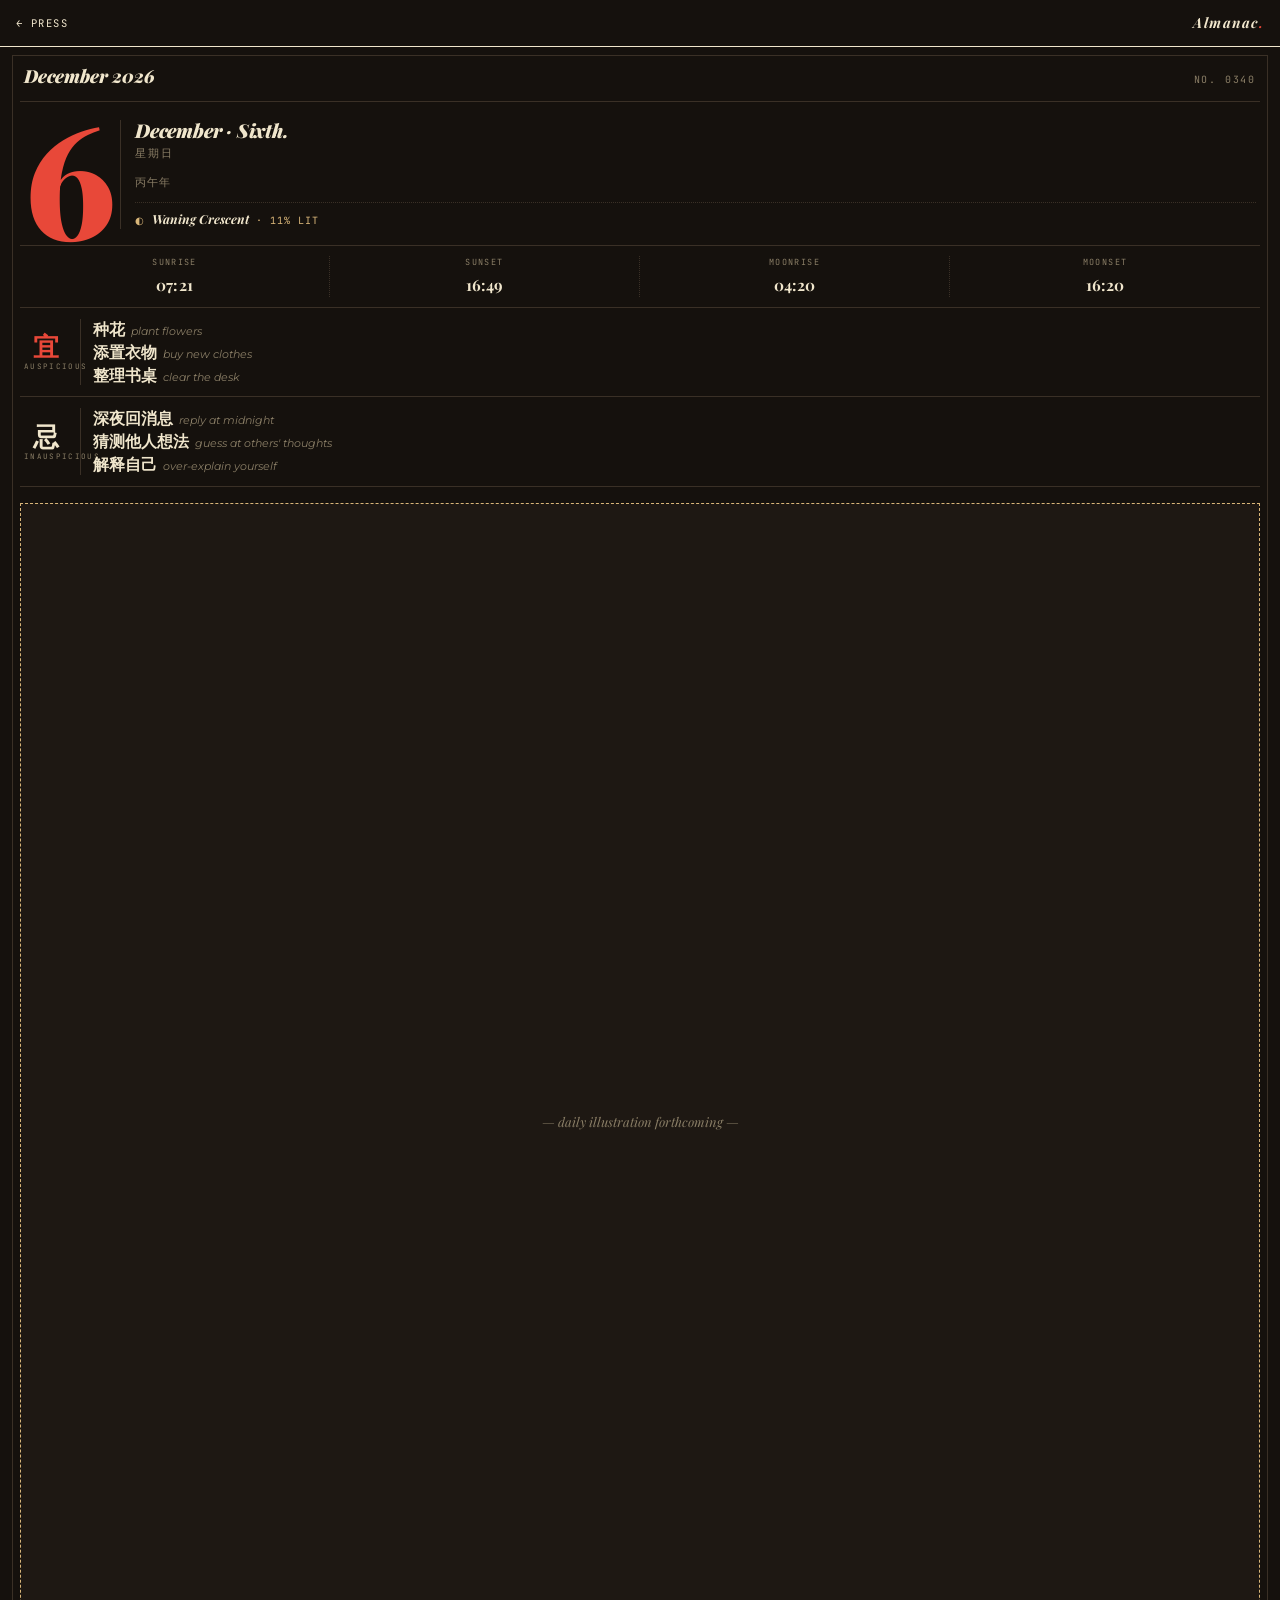
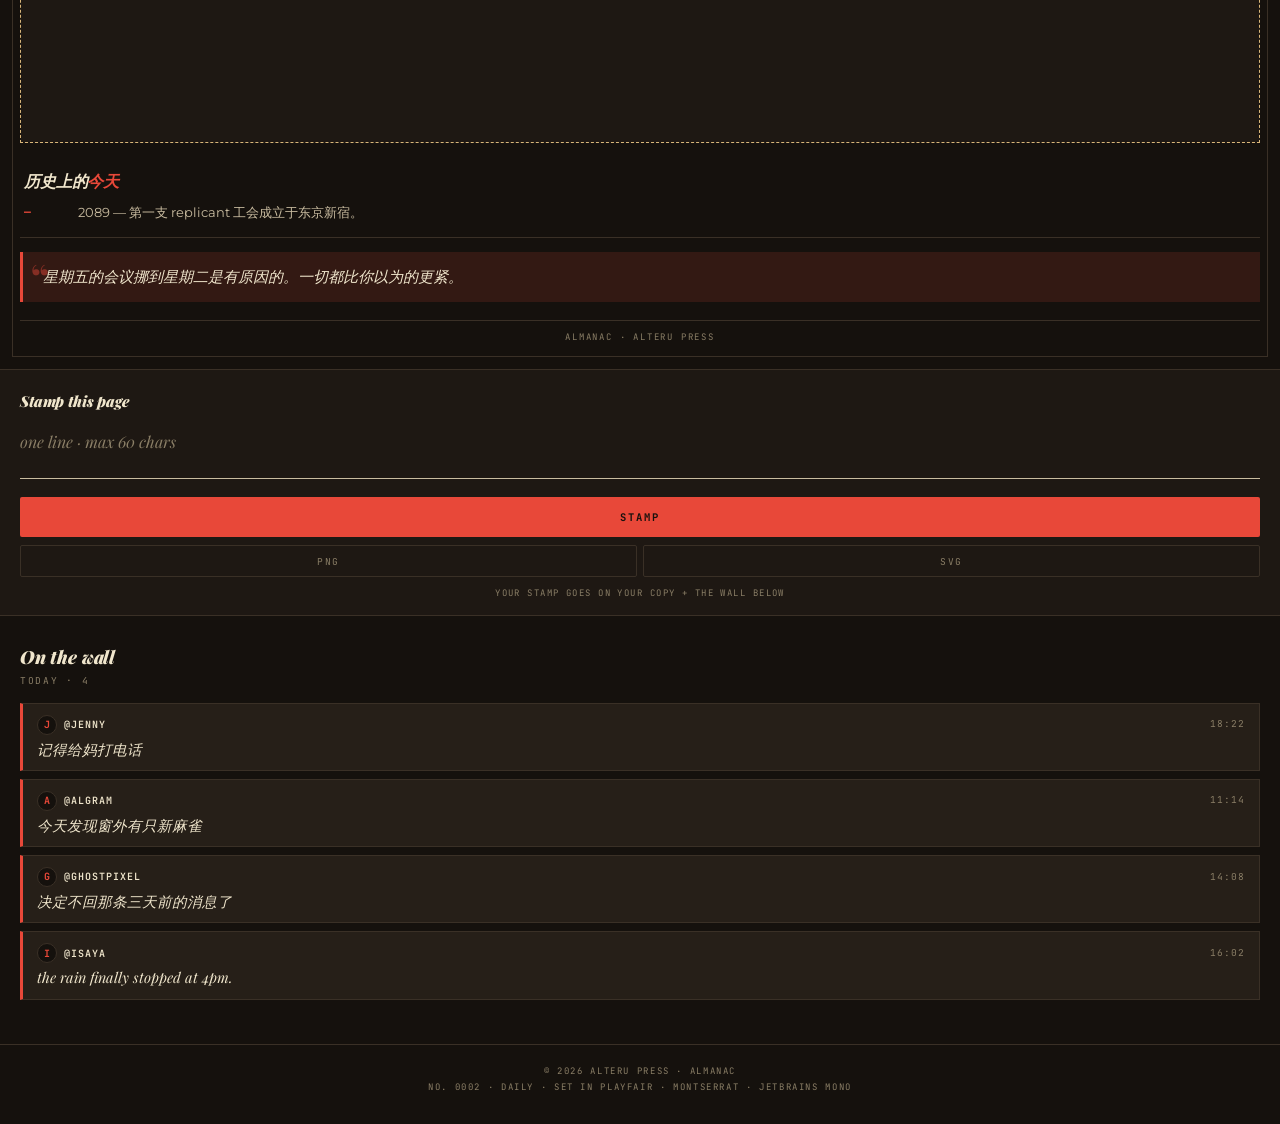
==== commit b2d1c455: "Almanac · dark inverted leaf, tighter typeset Flip the whole palette to dark inked paper + warm crea" ====
--- a/tools/almanac/index.html
+++ b/tools/almanac/index.html
@@ -10,18 +10,18 @@
 <link href="https://fonts.googleapis.com/css2?family=Montserrat:wght@400;500;600;700;800&family=JetBrains+Mono:wght@400;500;600&family=Playfair+Display:wght@700;900&display=swap" rel="stylesheet">
 <style>
   :root {
-    /* 黑历 palette — warm aged paper + 老黄历 deep red + ink */
-    --paper: #F4ECD3;
-    --paper-2: #FAF5DF;
-    --paper-soft: #FCF7E2;
-    --ink: #1A1410;
-    --ink-soft: #4A3F30;
-    --mute: #837860;
-    --red: #B82018;
-    --red-soft: #D4584B;
-    --red-bg: rgba(184, 32, 24, 0.08);
-    --gold: #B79460;
-    --line: #C8B888;
+    /* 黑历 palette — inverted: dark inked paper + cream type + lacquer red */
+    --paper: #15110D;
+    --paper-2: #1E1813;
+    --paper-soft: #261F18;
+    --ink: #F0E6CC;
+    --ink-soft: #C9BCA0;
+    --mute: #8A7E66;
+    --red: #E84839;
+    --red-soft: #FF6A55;
+    --red-bg: rgba(232, 72, 57, 0.14);
+    --gold: #D9B679;
+    --line: #3A3026;
     /* compat for shared brand.css */
     --pink: var(--red);
     --pink-strong: var(--red);
@@ -116,147 +116,181 @@
   }
   @keyframes blink { 0%, 100% { opacity: 0.4; } 50% { opacity: 1; } }
 
-  /* ───────────────── Black-calendar leaf (黑历) ───────────────── */
+  /* ───────────────── Black-calendar leaf (黑历, inverted) ───────────────── */
   .page-wrap { padding: 0; }
   .alm {
     background: var(--paper);
-    padding: 0 16px 24px;
+    padding: 0 20px 20px;
     position: relative;
   }
-
-  /* Top stripe — month label + tiny meta */
+  /* hairline frame around the leaf */
+  .alm::before {
+    content: "";
+    position: absolute;
+    inset: 8px 12px 8px 12px;
+    border: 1px solid var(--line);
+    pointer-events: none;
+  }
+  .alm > * { position: relative; z-index: 1; }
+
+  /* Top stripe — month + issue, tight */
   .alm .top-stripe {
     display: flex;
     align-items: baseline;
     justify-content: space-between;
-    padding: 18px 0 12px;
-    margin-bottom: 8px;
-    border-bottom: 1px solid var(--ink);
-    font-family: 'JetBrains Mono', monospace;
-    font-size: 11px;
-    letter-spacing: 0.16em;
-    text-transform: uppercase;
-    color: var(--ink-soft);
+    padding: 16px 4px 10px;
+    margin-bottom: 0;
+    border-bottom: 1px solid var(--line);
+    font-family: 'JetBrains Mono', monospace;
+    font-size: 10px;
+    letter-spacing: 0.18em;
+    text-transform: uppercase;
+    color: var(--mute);
   }
   .alm .top-stripe .month-en {
     font-family: 'Playfair Display', serif;
     font-weight: 900;
     font-style: italic;
-    font-size: 22px;
+    font-size: 18px;
     letter-spacing: -0.01em;
     text-transform: none;
     color: var(--ink);
   }
 
-  /* Hero — giant red date + lunar block beside */
+  /* Hero — date + meta, tight typeset block */
   .alm .hero {
     display: grid;
     grid-template-columns: auto 1fr;
-    gap: 24px;
-    align-items: center;
-    padding: 22px 0 18px;
+    gap: 18px;
+    align-items: stretch;
+    padding: 18px 4px 16px;
+    border-bottom: 1px solid var(--line);
   }
   .alm .hero .date-num {
     font-family: 'Playfair Display', serif;
     font-weight: 900;
-    font-size: 168px;
-    line-height: 0.85;
-    color: var(--red);
-    letter-spacing: -0.08em;
-    text-shadow: 2px 2px 0 rgba(0,0,0,0.04);
-    margin: 0;
+    font-size: 156px;
+    line-height: 0.82;
+    color: var(--red);
+    letter-spacing: -0.09em;
+    margin: -8px 0 -10px;
+    align-self: center;
   }
   .alm .hero .right {
     display: flex;
     flex-direction: column;
-    gap: 8px;
+    justify-content: center;
+    gap: 4px;
     min-width: 0;
+    padding-left: 14px;
+    border-left: 1px solid var(--line);
   }
   @media (max-width: 400px) {
-    .alm .hero { gap: 18px; }
-    .alm .hero .date-num { font-size: 140px; }
+    .alm .hero { gap: 14px; }
+    .alm .hero .date-num { font-size: 134px; }
   }
   @media (max-width: 360px) {
-    .alm .hero .date-num { font-size: 120px; }
+    .alm .hero .date-num { font-size: 116px; }
   }
   .alm .hero .weekday {
     font-family: 'Playfair Display', serif;
-    font-weight: 700;
-    font-style: italic;
-    font-size: 22px;
-    color: var(--ink);
-    line-height: 1.1;
+    font-weight: 900;
+    font-style: italic;
+    font-size: 19px;
+    color: var(--ink);
+    line-height: 1.05;
+    letter-spacing: -0.01em;
   }
   .alm .hero .weekday-zh {
-    font-size: 16px;
-    color: var(--ink);
-    font-weight: 600;
+    font-family: 'JetBrains Mono', monospace;
+    font-size: 11px;
+    color: var(--mute);
+    letter-spacing: 0.2em;
+    text-transform: uppercase;
+    margin-bottom: 6px;
   }
   .alm .hero .lunar-line {
     font-family: 'Playfair Display', serif;
     font-style: italic;
-    font-size: 17px;
+    font-size: 15px;
     color: var(--ink-soft);
+    line-height: 1.3;
   }
   .alm .hero .ganzhi-line {
     font-family: 'JetBrains Mono', monospace;
-    font-size: 12px;
-    letter-spacing: 0.06em;
-    color: var(--ink-soft);
+    font-size: 10.5px;
+    letter-spacing: 0.08em;
+    color: var(--mute);
+    margin-top: 2px;
   }
   .alm .hero .moon {
-    margin-top: 6px;
-    font-family: 'JetBrains Mono', monospace;
-    font-size: 11px;
+    margin-top: 8px;
+    padding-top: 6px;
+    border-top: 1px dotted var(--line);
+    font-family: 'JetBrains Mono', monospace;
+    font-size: 10px;
     letter-spacing: 0.1em;
     text-transform: uppercase;
     color: var(--gold);
   }
-  .alm .hero .moon em { font-style: italic; color: var(--ink); text-transform: none; letter-spacing: 0; font-family: 'Playfair Display', serif; font-weight: 700; font-size: 13px; }
-
-  /* Sun/moon inline row */
+  .alm .hero .moon em {
+    font-style: italic;
+    color: var(--ink);
+    text-transform: none;
+    letter-spacing: 0;
+    font-family: 'Playfair Display', serif;
+    font-weight: 700;
+    font-size: 12.5px;
+  }
+
+  /* Sun/moon inline row — quiet hairline strip */
   .alm .sun-moon-row {
     display: grid;
     grid-template-columns: repeat(4, 1fr);
-    gap: 8px;
-    padding: 14px 0;
-    margin-bottom: 18px;
-    border-top: 1px solid var(--line);
+    padding: 10px 0;
     border-bottom: 1px solid var(--line);
   }
   .alm .sun-moon-row .cell {
     text-align: center;
-  }
+    border-right: 1px dotted var(--line);
+  }
+  .alm .sun-moon-row .cell:last-child { border-right: none; }
   .alm .sun-moon-row .cell .k {
     font-family: 'JetBrains Mono', monospace;
-    font-size: 9px;
-    letter-spacing: 0.14em;
-    color: var(--mute);
-    text-transform: uppercase;
-    margin-bottom: 2px;
+    font-size: 8.5px;
+    letter-spacing: 0.16em;
+    color: var(--mute);
+    text-transform: uppercase;
+    margin-bottom: 3px;
   }
   .alm .sun-moon-row .cell .v {
     font-family: 'Playfair Display', serif;
     font-weight: 700;
-    font-size: 18px;
-    color: var(--ink);
-  }
-
-  /* 宜 / 忌 stacked rows */
+    font-size: 15.5px;
+    color: var(--ink);
+    letter-spacing: 0.01em;
+  }
+
+  /* 宜 / 忌 rows — tight, ornate */
   .alm .yj-row {
-    padding: 14px 0;
+    padding: 11px 4px;
     border-bottom: 1px solid var(--line);
-    display: flex;
-    align-items: baseline;
-    gap: 12px;
+    display: grid;
+    grid-template-columns: 44px 1px minmax(0, 1fr);
+    column-gap: 12px;
+    align-items: stretch;
+  }
+  .alm .yj-row .sep {
+    background: var(--line);
+    width: 1px;
   }
   .alm .yj-row .label {
     font-family: 'Playfair Display', serif;
     font-weight: 900;
-    font-size: 28px;
+    font-size: 26px;
     line-height: 1;
-    flex-shrink: 0;
-    width: 48px;
+    align-self: center;
+    text-align: center;
   }
   .alm .yj-row .label.yi { color: var(--red); }
   .alm .yj-row .label.ji { color: var(--ink); }
@@ -264,89 +298,94 @@
     display: block;
     font-family: 'JetBrains Mono', monospace;
     font-weight: 400;
-    font-size: 8px;
-    letter-spacing: 0.12em;
+    font-size: 7.5px;
+    letter-spacing: 0.18em;
     color: var(--mute);
     margin-top: 4px;
     text-transform: uppercase;
   }
   .alm .yj-row .items {
-    flex: 1;
     min-width: 0;
     display: flex;
     flex-direction: column;
-    gap: 4px;
+    gap: 3px;
+    align-self: center;
   }
   .alm .yj-row .items .item {
     font-family: 'Playfair Display', serif;
     font-weight: 700;
-    font-size: 17px;
-    color: var(--ink);
-    line-height: 1.35;
+    font-size: 15.5px;
+    color: var(--ink);
+    line-height: 1.3;
   }
   .alm .yj-row .items .item .en {
     font-family: 'Montserrat', sans-serif;
     font-style: italic;
-    font-size: 11px;
+    font-size: 10.5px;
     color: var(--mute);
     margin-left: 6px;
     font-weight: 400;
   }
 
-  /* Illustration — corner ornament aspect */
+  /* Illustration — inverted print, framed */
   .alm .illus {
     display: block;
     width: 100%;
     height: auto;
-    margin: 20px 0;
-    border: 1px solid var(--ink);
-    box-shadow: 3px 3px 0 var(--red);
+    margin: 16px 0 14px;
+    border: 1px solid var(--line);
+    box-shadow: 2px 2px 0 var(--red);
+    filter: invert(1) hue-rotate(180deg) saturate(0.85) brightness(0.95);
   }
   .alm .illus-fallback {
     aspect-ratio: 1;
     background: var(--paper-2);
     border: 1px dashed var(--gold);
-    margin: 20px 0;
+    margin: 16px 0 14px;
     display: flex;
     align-items: center;
     justify-content: center;
     font-family: 'Playfair Display', serif;
     font-style: italic;
     color: var(--mute);
-    font-size: 14px;
-  }
-
-  /* History (历史上的今天) */
+    font-size: 13px;
+  }
+
+  /* History (历史上的今天) — tight rows */
   .alm .otd-block {
-    padding: 18px 0;
-    border-top: 1px solid var(--line);
+    padding: 12px 4px 14px;
+    border-bottom: 1px solid var(--line);
   }
   .alm .otd-block .h {
     font-family: 'Playfair Display', serif;
     font-weight: 900;
-    font-size: 20px;
-    color: var(--ink);
-    margin-bottom: 12px;
+    font-style: italic;
+    font-size: 16px;
+    color: var(--ink);
+    margin-bottom: 10px;
+    letter-spacing: -0.01em;
   }
   .alm .otd-block .h em {
-    display: inline-block;
-    color: var(--red);
-    font-style: normal;
+    color: var(--red);
+    font-style: italic;
   }
   .alm .otd-block .item {
-    margin-bottom: 10px;
-    font-size: 14.5px;
-    line-height: 1.55;
+    margin-bottom: 6px;
+    font-size: 13px;
+    line-height: 1.5;
     color: var(--ink-soft);
     display: grid;
-    grid-template-columns: 48px minmax(0, 1fr);
+    grid-template-columns: 44px minmax(0, 1fr);
     column-gap: 10px;
   }
+  .alm .otd-block .item:last-child { margin-bottom: 0; }
   .alm .otd-block .item b {
     font-family: 'JetBrains Mono', monospace;
     font-weight: 700;
     color: var(--red);
-    line-height: 1.55;
+    line-height: 1.5;
+    font-size: 11.5px;
+    letter-spacing: 0.04em;
   }
   .alm .otd-block .item span.text {
     min-width: 0;
@@ -354,107 +393,106 @@
     word-break: break-word;
   }
 
-  /* Editor's note — red border card */
+  /* Editor's note — pull-quote, tighter */
   .alm .note-card {
-    margin-top: 18px;
-    padding: 18px 22px;
+    margin: 14px 0 0;
+    padding: 14px 18px 14px 20px;
     background: var(--red-bg);
-    border-left: 4px solid var(--red);
-    font-family: 'Playfair Display', serif;
-    font-style: italic;
-    font-size: 17px;
-    line-height: 1.5;
-    color: var(--ink);
+    border-left: 3px solid var(--red);
+    font-family: 'Playfair Display', serif;
+    font-style: italic;
+    font-size: 15px;
+    line-height: 1.45;
+    color: var(--ink);
+    position: relative;
   }
   .alm .note-card::before {
     content: "“";
-    display: block;
+    position: absolute;
+    top: -2px;
+    left: 8px;
     font-family: 'Playfair Display', serif;
     font-weight: 900;
     font-style: normal;
-    font-size: 48px;
-    line-height: 0.4;
-    color: var(--red);
-    margin-bottom: 8px;
-  }
-
-  /* Personal stamp on the page (when stamped) */
+    font-size: 36px;
+    color: var(--red);
+    opacity: 0.45;
+  }
+
+  /* Personal stamp — small red seal */
   .alm .stamp-mark {
-    margin-top: 26px;
-    padding: 18px 22px;
-    border: 2px solid var(--red);
-    border-radius: 4px;
+    margin-top: 18px;
+    padding: 12px 16px;
+    border: 1.5px solid var(--red);
+    border-radius: 2px;
     position: relative;
-    background: var(--paper-soft);
-    transform: rotate(-1.5deg);
+    background: rgba(232, 72, 57, 0.05);
+    transform: rotate(-1deg);
   }
   .alm .stamp-mark .by {
     font-family: 'JetBrains Mono', monospace;
-    font-size: 10px;
-    letter-spacing: 0.18em;
-    color: var(--red);
-    text-transform: uppercase;
-    margin-bottom: 6px;
+    font-size: 9px;
+    letter-spacing: 0.2em;
+    color: var(--red);
+    text-transform: uppercase;
+    margin-bottom: 4px;
   }
   .alm .stamp-mark .note {
     font-family: 'Playfair Display', serif;
-    font-weight: 700;
-    font-size: 18px;
-    color: var(--ink);
-  }
-
-  /* Filed footer */
+    font-style: italic;
+    font-weight: 700;
+    font-size: 15px;
+    color: var(--ink);
+    line-height: 1.35;
+  }
+
+  /* Filed footer — quiet line */
   .alm .filed {
-    margin-top: 28px;
-    padding-top: 14px;
-    border-top: 1px solid var(--ink);
-    font-family: 'JetBrains Mono', monospace;
-    font-size: 10px;
-    letter-spacing: 0.14em;
-    text-transform: uppercase;
-    color: var(--mute);
-    text-align: center;
-  }
-
-  /* ───────────────── Stamp composer (signature feel) ───────────────── */
+    margin-top: 18px;
+    padding-top: 10px;
+    border-top: 1px solid var(--line);
+    font-family: 'JetBrains Mono', monospace;
+    font-size: 9px;
+    letter-spacing: 0.2em;
+    text-transform: uppercase;
+    color: var(--mute);
+    text-align: center;
+  }
+
+  /* ───────────────── Stamp composer (signature feel, dark) ───────────────── */
   .stamp-row {
-    padding: 24px 16px 12px;
-    background: var(--paper-soft);
-    border-top: 1px solid var(--ink);
-    border-bottom: 1px solid var(--ink);
+    padding: 20px 20px 14px;
+    background: var(--paper-2);
+    border-top: 1px solid var(--line);
+    border-bottom: 1px solid var(--line);
+    margin-top: 4px;
   }
   .stamp-row h3 {
     font-family: 'Playfair Display', serif;
     font-weight: 900;
-    font-size: 16px;
-    margin-bottom: 4px;
-    color: var(--ink);
+    font-style: italic;
+    font-size: 15px;
+    margin-bottom: 10px;
+    color: var(--ink);
+    letter-spacing: -0.01em;
   }
   .stamp-row h3 em {
     color: var(--red);
     font-style: italic;
-  }
-  .stamp-row .stamp-sub {
-    font-family: 'JetBrains Mono', monospace;
-    font-size: 10px;
-    letter-spacing: 0.14em;
-    color: var(--mute);
-    text-transform: uppercase;
-    margin-bottom: 12px;
   }
   .stamp-row textarea {
     width: 100%;
     background: transparent;
     border: none;
-    border-bottom: 2px solid var(--ink);
-    padding: 10px 0;
-    font-family: 'Playfair Display', serif;
-    font-style: italic;
-    font-size: 18px;
+    border-bottom: 1px solid var(--ink-soft);
+    padding: 8px 0;
+    font-family: 'Playfair Display', serif;
+    font-style: italic;
+    font-size: 16px;
     line-height: 1.4;
     color: var(--ink);
     resize: none;
-    height: 70px;
+    height: 56px;
     outline: none;
   }
   .stamp-row textarea::placeholder { color: var(--mute); }
@@ -462,17 +500,17 @@
   .stamp-row .stamp-actions {
     display: flex;
     gap: 8px;
-    margin-top: 14px;
+    margin-top: 12px;
   }
   .stamp-row .stamp-actions button {
     flex: 1;
-    min-height: 44px;
+    min-height: 40px;
     background: var(--red);
     color: var(--paper);
     font-family: 'JetBrains Mono', monospace;
-    font-size: 11px;
-    font-weight: 600;
-    letter-spacing: 0.08em;
+    font-size: 10.5px;
+    font-weight: 700;
+    letter-spacing: 0.18em;
     text-transform: uppercase;
     border-radius: 2px;
     padding: 0 6px;
@@ -481,18 +519,18 @@
   .stamp-row .stamp-actions button:active { opacity: 0.7; }
   .stamp-row .share-row {
     display: flex;
-    gap: 8px;
+    gap: 6px;
     margin-top: 8px;
   }
   .stamp-row .share-row button {
     flex: 1;
-    min-height: 38px;
+    min-height: 32px;
     background: transparent;
-    color: var(--ink-soft);
+    color: var(--mute);
     border: 1px solid var(--line);
     font-family: 'JetBrains Mono', monospace;
-    font-size: 10.5px;
-    letter-spacing: 0.1em;
+    font-size: 9.5px;
+    letter-spacing: 0.16em;
     text-transform: uppercase;
     border-radius: 2px;
   }
@@ -500,23 +538,26 @@
   .stamp-row .small-hint {
     margin-top: 10px;
     font-family: 'JetBrains Mono', monospace;
-    font-size: 10px;
-    color: var(--mute);
-    text-transform: uppercase;
-    letter-spacing: 0.1em;
-  }
-
-  /* ───────────────── Wall of stamps ───────────────── */
+    font-size: 9px;
+    color: var(--mute);
+    text-transform: uppercase;
+    letter-spacing: 0.16em;
+    text-align: center;
+  }
+
+  /* ───────────────── Wall of stamps (dark) ───────────────── */
   .stamps {
-    padding: 32px 16px 16px;
+    padding: 24px 20px 16px;
     margin-top: 4px;
   }
   .stamps h3 {
     font-family: 'Playfair Display', serif;
     font-weight: 900;
-    font-size: 22px;
-    margin-bottom: 4px;
-    color: var(--ink);
+    font-style: italic;
+    font-size: 18px;
+    margin-bottom: 2px;
+    color: var(--ink);
+    letter-spacing: -0.01em;
   }
   .stamps h3 em {
     color: var(--red);
@@ -524,48 +565,48 @@
   }
   .stamps .count {
     font-family: 'JetBrains Mono', monospace;
-    font-size: 10px;
-    letter-spacing: 0.14em;
-    color: var(--mute);
-    text-transform: uppercase;
-    margin-bottom: 18px;
+    font-size: 9.5px;
+    letter-spacing: 0.18em;
+    color: var(--mute);
+    text-transform: uppercase;
+    margin-bottom: 14px;
   }
   .stamp-card {
     background: var(--paper-soft);
-    border: 1px solid var(--ink);
-    border-left: 4px solid var(--red);
-    padding: 14px 16px;
-    margin-bottom: 10px;
+    border: 1px solid var(--line);
+    border-left: 3px solid var(--red);
+    padding: 11px 14px;
+    margin-bottom: 8px;
   }
   .stamp-card .row {
     display: flex;
     align-items: center;
     gap: 8px;
-    margin-bottom: 6px;
+    margin-bottom: 4px;
   }
   .stamp-card .author {
     display: inline-flex;
     align-items: center;
-    gap: 8px;
-    font-family: 'JetBrains Mono', monospace;
-    font-size: 10.5px;
-    color: var(--mute);
-    text-transform: uppercase;
-    letter-spacing: 0.08em;
+    gap: 7px;
+    font-family: 'JetBrains Mono', monospace;
+    font-size: 10px;
+    color: var(--mute);
+    text-transform: uppercase;
+    letter-spacing: 0.1em;
   }
   .stamp-card .author[data-profile] { cursor: pointer; }
   .stamp-card .author--me .name {
     font-family: 'JetBrains Mono', monospace;
     font-weight: 700;
-    font-size: 10.5px;
-    letter-spacing: 0.16em;
-    color: var(--pink-strong);
+    font-size: 10px;
+    letter-spacing: 0.2em;
+    color: var(--red);
   }
   .stamp-card .avatar {
-    width: 22px;
-    height: 22px;
+    width: 20px;
+    height: 20px;
     border-radius: 50%;
-    background: var(--paper-2);
+    background: var(--paper);
     overflow: hidden;
     border: 1px solid var(--line);
     display: inline-flex;
@@ -581,45 +622,45 @@
   .stamp-card .avatar-letter {
     font-family: 'JetBrains Mono', monospace;
     font-weight: 700;
-    font-size: 11px;
-    color: var(--purple);
+    font-size: 10px;
+    color: var(--red);
   }
   .stamp-card .author .name { color: var(--ink); font-weight: 600; }
   .stamp-card .when {
     margin-left: auto;
     font-family: 'JetBrains Mono', monospace;
-    font-size: 10.5px;
-    color: var(--mute);
-    letter-spacing: 0.08em;
+    font-size: 9.5px;
+    color: var(--mute);
+    letter-spacing: 0.1em;
   }
   .stamp-card .note {
     font-family: 'Playfair Display', serif;
     font-style: italic;
-    font-size: 16px;
+    font-size: 14.5px;
     color: var(--ink);
     line-height: 1.4;
   }
   .stamps-empty {
     border: 1px dashed var(--line);
-    border-radius: 8px;
-    padding: 28px 18px;
-    text-align: center;
-    color: var(--mute);
-    font-style: italic;
-    font-size: 14px;
+    padding: 24px 16px;
+    text-align: center;
+    color: var(--mute);
+    font-style: italic;
+    font-size: 13px;
   }
 
   /* ───────────────── Colophon ───────────────── */
   .colophon {
-    margin-top: 32px;
-    padding: 22px 16px 32px;
-    border-top: 3px double var(--ink);
-    font-family: 'JetBrains Mono', monospace;
-    font-size: 10px;
-    letter-spacing: 0.08em;
-    color: var(--mute);
-    text-transform: uppercase;
-    line-height: 1.8;
+    margin-top: 20px;
+    padding: 18px 20px 28px;
+    border-top: 1px double var(--line);
+    font-family: 'JetBrains Mono', monospace;
+    font-size: 9px;
+    letter-spacing: 0.18em;
+    color: var(--mute);
+    text-transform: uppercase;
+    line-height: 1.85;
+    text-align: center;
   }
 
   /* ───────────────── Toast ───────────────── */
@@ -695,7 +736,7 @@
 
 <div id="toast" class="toast"></div>
 
-<script type="module" src="app.js?v=p4"></script>
+<script type="module" src="app.js?v=p5"></script>
 
 </body>
 </html>
